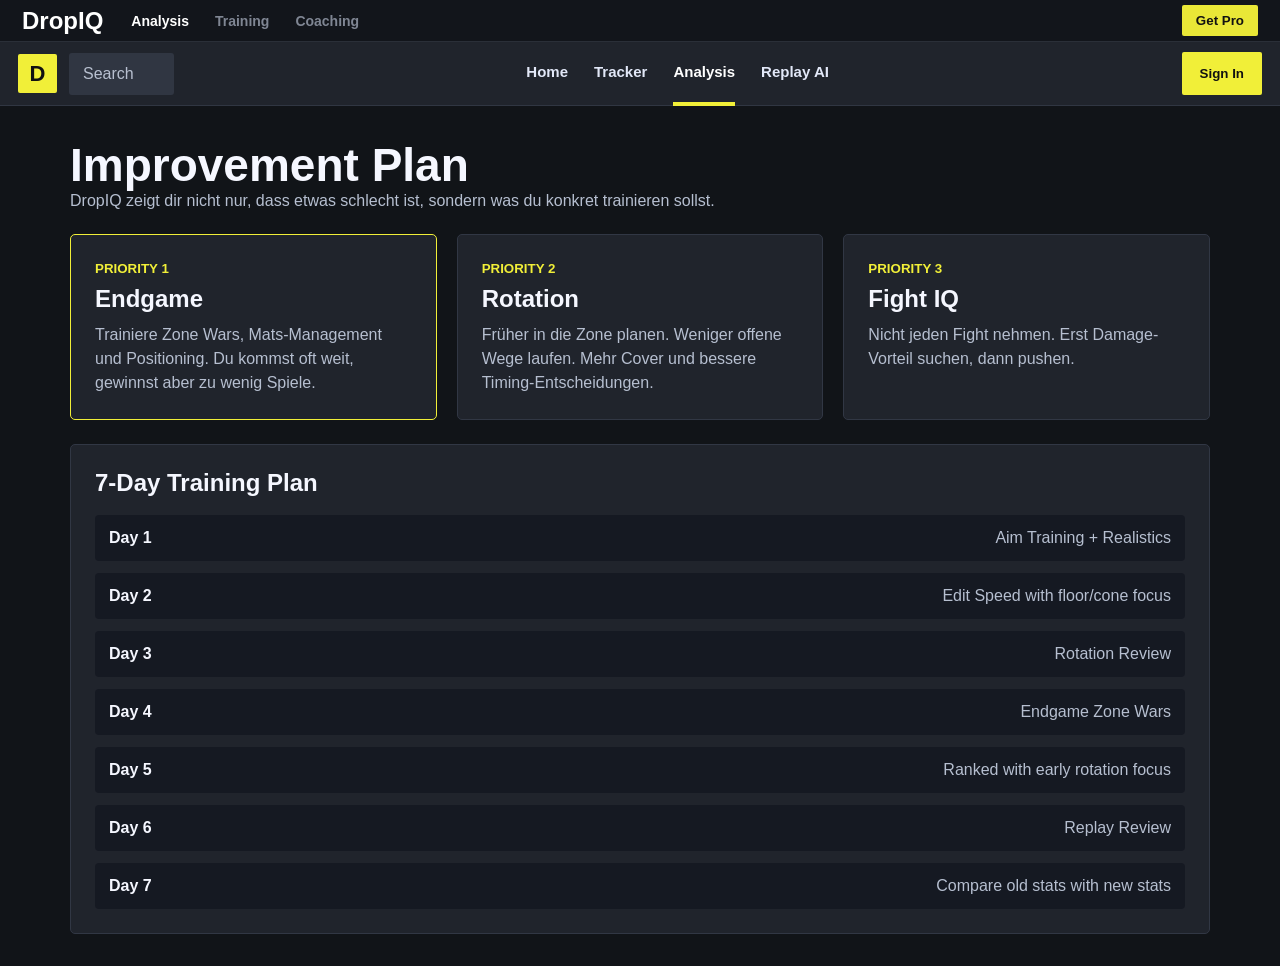
==== analysis.html @ 52e9e458 "new" ====
<!DOCTYPE html>
<html lang="de">
<head>
  <meta charset="UTF-8" />
  <meta name="viewport" content="width=device-width, initial-scale=1.0" />
  <title>DropIQ | Analysis</title>
  <link rel="stylesheet" href="style.css" />
</head>
<body>
  <div class="app">
    <div class="gamebar">
      <div class="game-logo">DropIQ</div>
      <div class="game-tabs"><span class="active">Analysis</span><span>Training</span><span>Coaching</span></div>
      <button class="premium-btn">Get Pro</button>
    </div>
    <header class="navbar">
      <div class="left-nav"><div class="fn-box">D</div><div class="mini-search">Search</div></div>
      <nav>
        <a href="index.html">Home</a>
        <a href="dashboard.html">Tracker</a>
        <a class="active" href="analysis.html">Analysis</a>
        <a href="replay.html">Replay AI</a>
      </nav>
      <button class="login-btn">Sign In</button>
    </header>

    <main class="page-wrap">
      <section class="title-block">
        <h1>Improvement Plan</h1>
        <p>DropIQ zeigt dir nicht nur, dass etwas schlecht ist, sondern was du konkret trainieren sollst.</p>
      </section>

      <section class="training-grid">
        <div class="train-card priority">
          <small>PRIORITY 1</small>
          <h2>Endgame</h2>
          <p>Trainiere Zone Wars, Mats-Management und Positioning. Du kommst oft weit, gewinnst aber zu wenig Spiele.</p>
        </div>
        <div class="train-card">
          <small>PRIORITY 2</small>
          <h2>Rotation</h2>
          <p>Früher in die Zone planen. Weniger offene Wege laufen. Mehr Cover und bessere Timing-Entscheidungen.</p>
        </div>
        <div class="train-card">
          <small>PRIORITY 3</small>
          <h2>Fight IQ</h2>
          <p>Nicht jeden Fight nehmen. Erst Damage-Vorteil suchen, dann pushen.</p>
        </div>
      </section>

      <section class="panel">
        <h2>7-Day Training Plan</h2>
        <div class="plan">
          <div><b>Day 1</b><span>Aim Training + Realistics</span></div>
          <div><b>Day 2</b><span>Edit Speed with floor/cone focus</span></div>
          <div><b>Day 3</b><span>Rotation Review</span></div>
          <div><b>Day 4</b><span>Endgame Zone Wars</span></div>
          <div><b>Day 5</b><span>Ranked with early rotation focus</span></div>
          <div><b>Day 6</b><span>Replay Review</span></div>
          <div><b>Day 7</b><span>Compare old stats with new stats</span></div>
        </div>
      </section>
    </main>
  </div>
</body>
</html>
---- style.css ----
*{margin:0;padding:0;box-sizing:border-box}
body{font-family:Arial,Helvetica,sans-serif;background:#111418;color:#f5f7ff}
.app{min-height:100vh;background:#111418}
.gamebar{height:42px;background:#12151b;border-bottom:1px solid #2a2f38;display:flex;align-items:center;gap:28px;padding:0 22px;color:#aeb6c7}
.game-logo{font-size:24px;font-weight:900;color:white}
.game-tabs{display:flex;gap:26px;flex:1;font-size:14px;font-weight:700}
.game-tabs span{opacity:.7}.game-tabs .active{opacity:1;color:white}
.premium-btn{background:#e9e737;border:0;padding:8px 14px;font-weight:900;border-radius:2px;color:#111}
.navbar{height:64px;background:#20242c;display:flex;align-items:center;justify-content:space-between;padding:0 18px;border-bottom:1px solid #303642}
.left-nav{display:flex;align-items:center;gap:12px}.fn-box{width:39px;height:39px;background:#f1ef38;color:#111;display:grid;place-items:center;font-weight:900;font-size:22px;border-radius:2px}.mini-search{background:#303642;color:#b8c0d0;padding:12px 40px 12px 14px;border-radius:3px}
nav{display:flex;gap:26px}nav a{color:#e2e8f8;text-decoration:none;font-size:15px;font-weight:800;padding:22px 0}nav a.active{color:white;border-bottom:4px solid #f1ef38}.login-btn{background:#f1ef38;color:#111;border:0;padding:14px 18px;font-weight:900;border-radius:2px}
.hero{height:370px;position:relative;display:flex;align-items:center;justify-content:center;text-align:center;overflow:hidden;background:linear-gradient(rgba(54,21,114,.35),rgba(28,30,38,.4)),radial-gradient(circle at 18% 45%,rgba(95,114,255,.75),transparent 28%),radial-gradient(circle at 82% 35%,rgba(145,47,255,.7),transparent 31%),#191d27}
.hero::before{content:"";position:absolute;inset:0;background:linear-gradient(120deg,transparent 0 14%,rgba(255,255,255,.05) 14% 15%,transparent 15% 100%),repeating-linear-gradient(90deg,rgba(255,255,255,.025) 0 1px,transparent 1px 90px)}
.hero-inner{position:relative;width:min(800px,92%)}.hero h1{font-size:34px;text-shadow:0 3px 22px #000;margin-bottom:18px}.main-search{background:white;border-radius:4px;display:flex;padding:8px;margin-bottom:18px}.main-search input{flex:1;border:0;padding:17px;font-size:16px;outline:0}.main-search button{border:0;background:white;color:#777;font-size:24px;width:60px;cursor:pointer}.hero p{color:#dbe2ff;margin-bottom:14px}.epic-btn{background:#242733;color:white;border:0;padding:13px 26px;border-radius:5px;font-weight:900}.tracking-line{margin-top:22px;font-size:18px;font-weight:700;color:white}
.ranking-cards{max-width:1180px;margin:-45px auto 50px;display:grid;grid-template-columns:repeat(3,1fr);gap:22px;position:relative;z-index:2;padding:0 20px}.rank-card{background:white;color:#111;border-radius:4px;overflow:hidden;box-shadow:0 16px 28px rgba(0,0,0,.4)}.rank-head{height:42px;display:flex;justify-content:space-between;align-items:center;padding:0 16px;font-size:13px;color:white}.yellow .rank-head{background:#ece936;color:#111}.blue .rank-head{background:#20c8ff}.purple .rank-head{background:#7d36c7}.rank-body{position:relative;display:flex;align-items:center;gap:14px;padding:18px}.rank-body p{color:#6c7280;font-weight:800}.rank-body em{position:absolute;right:18px;font-size:50px;color:#eee;font-style:normal;font-weight:900}.avatar{width:44px;height:44px;border-radius:50%;background:#f1ef38;display:grid;place-items:center;font-weight:900}.bluea{background:#20c8ff}.purplea{background:#7d36c7;color:white}
.content-grid{max-width:1180px;margin:0 auto 60px;padding:0 20px;display:grid;grid-template-columns:1.2fr .8fr;gap:28px}.content-grid h2{font-size:22px;margin-bottom:18px}.news-card{background:#20242c;border:1px solid #313744;border-radius:5px;display:grid;grid-template-columns:260px 1fr;margin-bottom:20px;overflow:hidden}.news-img{min-height:140px}.gradient-one{background:linear-gradient(135deg,#20c8ff,#7d36c7)}.gradient-two{background:linear-gradient(135deg,#f1ef38,#7d36c7)}.news-card div:nth-child(2){padding:24px}.news-card h3{font-size:24px;margin-bottom:8px}.news-card p{color:#b6bfd0;margin-bottom:16px}.news-card a{background:#313744;color:white;padding:10px 16px;border-radius:4px;text-decoration:none;font-weight:900}
.snapshot{background:#20242c;border:1px solid #313744;border-radius:5px;padding:22px}.snapshot-top{display:flex;gap:16px;align-items:center;margin-bottom:18px}.big-avatar{width:70px;height:70px;background:#f1ef38;color:#111;display:grid;place-items:center;font-size:38px;font-weight:900;border-radius:5px}.snapshot p{color:#b6bfd0}.mini-stats{display:grid;grid-template-columns:repeat(2,1fr);gap:12px;margin:18px 0}.mini-stats div{background:#151922;padding:14px;border-radius:4px}.mini-stats span{display:block;color:#98a4b8;font-size:13px}.mini-stats b{font-size:24px}.full-btn{display:block;text-align:center;background:#f1ef38;color:#111;text-decoration:none;font-weight:900;padding:13px;border-radius:3px}
.page-wrap{max-width:1180px;margin:0 auto;padding:32px 20px}.profile-banner{background:linear-gradient(135deg,#20242c,#181b22);border:1px solid #313744;border-radius:6px;padding:26px;display:flex;justify-content:space-between;align-items:center;margin-bottom:22px}.profile-left{display:flex;gap:18px;align-items:center}.profile-avatar{width:86px;height:86px;background:#f1ef38;color:#111;display:grid;place-items:center;font-size:46px;font-weight:900;border-radius:5px}.profile-left small{color:#f1ef38;font-weight:900}.profile-left h1{font-size:44px}.profile-left p{color:#b6bfd0}.profile-score{background:#151922;padding:18px 34px;text-align:center;border-radius:5px}.profile-score span{display:block;color:#98a4b8}.profile-score strong{font-size:50px}
.stat-row{display:grid;grid-template-columns:repeat(6,1fr);gap:14px;margin-bottom:22px}.stat-box{background:#20242c;border:1px solid #313744;border-radius:5px;padding:18px}.stat-box span{display:block;color:#98a4b8}.stat-box b{font-size:31px;display:block;margin:8px 0}.stat-box small{color:#5ff2a3;font-weight:800}.dash-grid{display:grid;grid-template-columns:1.2fr .8fr;gap:22px}.panel{background:#20242c;border:1px solid #313744;border-radius:5px;padding:24px}.panel h2{margin-bottom:18px}.skill{margin-bottom:18px}.skill span{color:#dce4f8}.skill b{float:right}.skill div{height:12px;background:#151922;border-radius:99px;margin-top:8px;overflow:hidden}.skill i{display:block;height:100%;background:linear-gradient(90deg,#20c8ff,#7d36c7)}.alert{padding:14px;border-radius:4px;margin-bottom:12px;font-weight:900}.bad{background:rgba(255,76,76,.13);border:1px solid rgba(255,76,76,.35)}.warn{background:rgba(241,239,56,.13);border:1px solid rgba(241,239,56,.35)}.good{background:rgba(75,255,166,.12);border:1px solid rgba(75,255,166,.35)}
.title-block{margin-bottom:24px}.title-block h1{font-size:46px}.title-block p{color:#b6bfd0}.training-grid{display:grid;grid-template-columns:repeat(3,1fr);gap:20px;margin-bottom:24px}.train-card{background:#20242c;border:1px solid #313744;border-radius:5px;padding:24px}.train-card small{color:#f1ef38;font-weight:900}.train-card h2{margin:8px 0 10px}.train-card p{color:#b6bfd0;line-height:1.5}.priority{border-color:#f1ef38}.plan{display:grid;gap:12px}.plan div{background:#151922;padding:14px;border-radius:4px;display:flex;justify-content:space-between}.plan span{color:#b6bfd0}.replay-section{text-align:center;background:radial-gradient(circle at 50% 0,rgba(125,54,199,.35),transparent 42%),#20242c;border:1px solid #313744;border-radius:5px;padding:60px 24px;margin-bottom:24px}.replay-section h1{font-size:48px;margin-bottom:12px}.replay-section p{color:#b6bfd0;max-width:720px;margin:0 auto 24px}.upload-area{border:2px dashed #4a5364;border-radius:6px;max-width:520px;margin:0 auto;padding:34px}.upload-area b{display:block;font-size:24px}.upload-area span{color:#98a4b8}
@media(max-width:950px){.gamebar,.navbar{height:auto;flex-direction:column;padding:14px;gap:14px}nav,.game-tabs{flex-wrap:wrap;justify-content:center}.ranking-cards,.content-grid,.stat-row,.dash-grid,.training-grid{grid-template-columns:1fr}.news-card{grid-template-columns:1fr}.profile-banner{flex-direction:column;align-items:flex-start;gap:18px}.main-search{flex-direction:column}.main-search button{width:100%;padding:12px}.mini-search{display:none}}
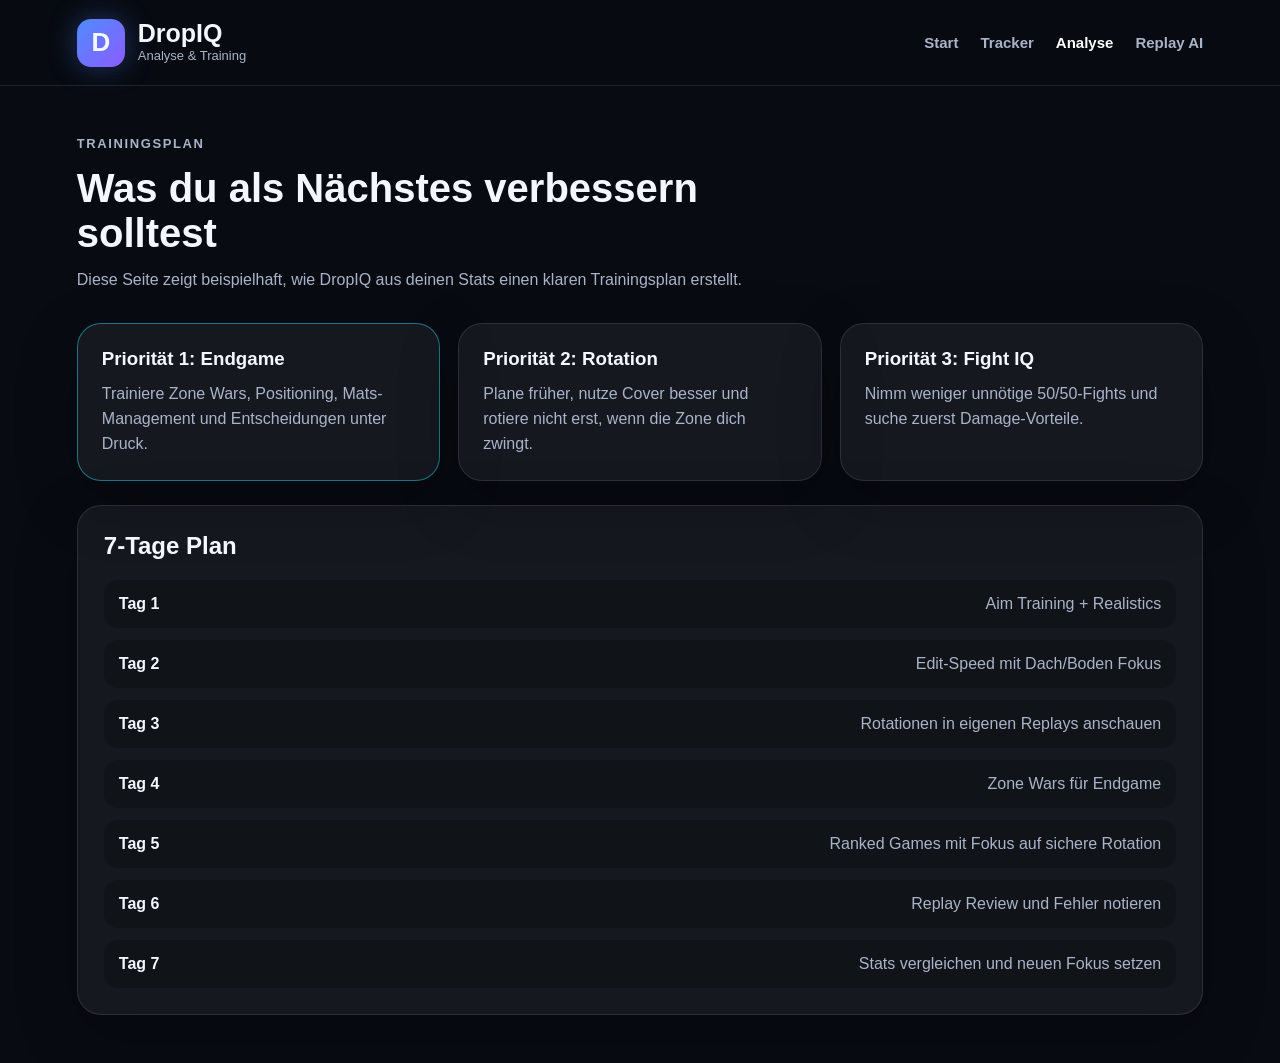
==== commit 92ae4652: "n" ====
--- a/analysis.html
+++ b/analysis.html
@@ -3,64 +3,68 @@
 <head>
   <meta charset="UTF-8" />
   <meta name="viewport" content="width=device-width, initial-scale=1.0" />
-  <title>DropIQ | Analysis</title>
+  <title>DropIQ | Analyse</title>
   <link rel="stylesheet" href="style.css" />
 </head>
 <body>
-  <div class="app">
-    <div class="gamebar">
-      <div class="game-logo">DropIQ</div>
-      <div class="game-tabs"><span class="active">Analysis</span><span>Training</span><span>Coaching</span></div>
-      <button class="premium-btn">Get Pro</button>
+
+  <header class="site-header">
+    <div class="logo">
+      <div class="logo-icon">D</div>
+      <div>
+        <h1>DropIQ</h1>
+        <span>Analyse & Training</span>
+      </div>
     </div>
-    <header class="navbar">
-      <div class="left-nav"><div class="fn-box">D</div><div class="mini-search">Search</div></div>
-      <nav>
-        <a href="index.html">Home</a>
-        <a href="dashboard.html">Tracker</a>
-        <a class="active" href="analysis.html">Analysis</a>
-        <a href="replay.html">Replay AI</a>
-      </nav>
-      <button class="login-btn">Sign In</button>
-    </header>
 
-    <main class="page-wrap">
-      <section class="title-block">
-        <h1>Improvement Plan</h1>
-        <p>DropIQ zeigt dir nicht nur, dass etwas schlecht ist, sondern was du konkret trainieren sollst.</p>
-      </section>
+    <nav>
+      <a href="index.html">Start</a>
+      <a href="dashboard.html">Tracker</a>
+      <a href="analysis.html" class="active">Analyse</a>
+      <a href="replay.html">Replay AI</a>
+    </nav>
+  </header>
 
-      <section class="training-grid">
-        <div class="train-card priority">
-          <small>PRIORITY 1</small>
-          <h2>Endgame</h2>
-          <p>Trainiere Zone Wars, Mats-Management und Positioning. Du kommst oft weit, gewinnst aber zu wenig Spiele.</p>
-        </div>
-        <div class="train-card">
-          <small>PRIORITY 2</small>
-          <h2>Rotation</h2>
-          <p>Früher in die Zone planen. Weniger offene Wege laufen. Mehr Cover und bessere Timing-Entscheidungen.</p>
-        </div>
-        <div class="train-card">
-          <small>PRIORITY 3</small>
-          <h2>Fight IQ</h2>
-          <p>Nicht jeden Fight nehmen. Erst Damage-Vorteil suchen, dann pushen.</p>
-        </div>
-      </section>
+  <main class="page">
 
-      <section class="panel">
-        <h2>7-Day Training Plan</h2>
-        <div class="plan">
-          <div><b>Day 1</b><span>Aim Training + Realistics</span></div>
-          <div><b>Day 2</b><span>Edit Speed with floor/cone focus</span></div>
-          <div><b>Day 3</b><span>Rotation Review</span></div>
-          <div><b>Day 4</b><span>Endgame Zone Wars</span></div>
-          <div><b>Day 5</b><span>Ranked with early rotation focus</span></div>
-          <div><b>Day 6</b><span>Replay Review</span></div>
-          <div><b>Day 7</b><span>Compare old stats with new stats</span></div>
-        </div>
-      </section>
-    </main>
-  </div>
+    <section class="section-title left">
+      <p class="eyebrow">TRAININGSPLAN</p>
+      <h2>Was du als Nächstes verbessern solltest</h2>
+      <p>Diese Seite zeigt beispielhaft, wie DropIQ aus deinen Stats einen klaren Trainingsplan erstellt.</p>
+    </section>
+
+    <section class="cards">
+      <article class="card priority">
+        <h3>Priorität 1: Endgame</h3>
+        <p>Trainiere Zone Wars, Positioning, Mats-Management und Entscheidungen unter Druck.</p>
+      </article>
+
+      <article class="card">
+        <h3>Priorität 2: Rotation</h3>
+        <p>Plane früher, nutze Cover besser und rotiere nicht erst, wenn die Zone dich zwingt.</p>
+      </article>
+
+      <article class="card">
+        <h3>Priorität 3: Fight IQ</h3>
+        <p>Nimm weniger unnötige 50/50-Fights und suche zuerst Damage-Vorteile.</p>
+      </article>
+    </section>
+
+    <section class="panel training-panel">
+      <h3>7-Tage Plan</h3>
+
+      <div class="training-list">
+        <div><b>Tag 1</b><span>Aim Training + Realistics</span></div>
+        <div><b>Tag 2</b><span>Edit-Speed mit Dach/Boden Fokus</span></div>
+        <div><b>Tag 3</b><span>Rotationen in eigenen Replays anschauen</span></div>
+        <div><b>Tag 4</b><span>Zone Wars für Endgame</span></div>
+        <div><b>Tag 5</b><span>Ranked Games mit Fokus auf sichere Rotation</span></div>
+        <div><b>Tag 6</b><span>Replay Review und Fehler notieren</span></div>
+        <div><b>Tag 7</b><span>Stats vergleichen und neuen Fokus setzen</span></div>
+      </div>
+    </section>
+
+  </main>
+
 </body>
 </html>
--- a/style.css
+++ b/style.css
@@ -1,21 +1,564 @@
-*{margin:0;padding:0;box-sizing:border-box}
-body{font-family:Arial,Helvetica,sans-serif;background:#111418;color:#f5f7ff}
-.app{min-height:100vh;background:#111418}
-.gamebar{height:42px;background:#12151b;border-bottom:1px solid #2a2f38;display:flex;align-items:center;gap:28px;padding:0 22px;color:#aeb6c7}
-.game-logo{font-size:24px;font-weight:900;color:white}
-.game-tabs{display:flex;gap:26px;flex:1;font-size:14px;font-weight:700}
-.game-tabs span{opacity:.7}.game-tabs .active{opacity:1;color:white}
-.premium-btn{background:#e9e737;border:0;padding:8px 14px;font-weight:900;border-radius:2px;color:#111}
-.navbar{height:64px;background:#20242c;display:flex;align-items:center;justify-content:space-between;padding:0 18px;border-bottom:1px solid #303642}
-.left-nav{display:flex;align-items:center;gap:12px}.fn-box{width:39px;height:39px;background:#f1ef38;color:#111;display:grid;place-items:center;font-weight:900;font-size:22px;border-radius:2px}.mini-search{background:#303642;color:#b8c0d0;padding:12px 40px 12px 14px;border-radius:3px}
-nav{display:flex;gap:26px}nav a{color:#e2e8f8;text-decoration:none;font-size:15px;font-weight:800;padding:22px 0}nav a.active{color:white;border-bottom:4px solid #f1ef38}.login-btn{background:#f1ef38;color:#111;border:0;padding:14px 18px;font-weight:900;border-radius:2px}
-.hero{height:370px;position:relative;display:flex;align-items:center;justify-content:center;text-align:center;overflow:hidden;background:linear-gradient(rgba(54,21,114,.35),rgba(28,30,38,.4)),radial-gradient(circle at 18% 45%,rgba(95,114,255,.75),transparent 28%),radial-gradient(circle at 82% 35%,rgba(145,47,255,.7),transparent 31%),#191d27}
-.hero::before{content:"";position:absolute;inset:0;background:linear-gradient(120deg,transparent 0 14%,rgba(255,255,255,.05) 14% 15%,transparent 15% 100%),repeating-linear-gradient(90deg,rgba(255,255,255,.025) 0 1px,transparent 1px 90px)}
-.hero-inner{position:relative;width:min(800px,92%)}.hero h1{font-size:34px;text-shadow:0 3px 22px #000;margin-bottom:18px}.main-search{background:white;border-radius:4px;display:flex;padding:8px;margin-bottom:18px}.main-search input{flex:1;border:0;padding:17px;font-size:16px;outline:0}.main-search button{border:0;background:white;color:#777;font-size:24px;width:60px;cursor:pointer}.hero p{color:#dbe2ff;margin-bottom:14px}.epic-btn{background:#242733;color:white;border:0;padding:13px 26px;border-radius:5px;font-weight:900}.tracking-line{margin-top:22px;font-size:18px;font-weight:700;color:white}
-.ranking-cards{max-width:1180px;margin:-45px auto 50px;display:grid;grid-template-columns:repeat(3,1fr);gap:22px;position:relative;z-index:2;padding:0 20px}.rank-card{background:white;color:#111;border-radius:4px;overflow:hidden;box-shadow:0 16px 28px rgba(0,0,0,.4)}.rank-head{height:42px;display:flex;justify-content:space-between;align-items:center;padding:0 16px;font-size:13px;color:white}.yellow .rank-head{background:#ece936;color:#111}.blue .rank-head{background:#20c8ff}.purple .rank-head{background:#7d36c7}.rank-body{position:relative;display:flex;align-items:center;gap:14px;padding:18px}.rank-body p{color:#6c7280;font-weight:800}.rank-body em{position:absolute;right:18px;font-size:50px;color:#eee;font-style:normal;font-weight:900}.avatar{width:44px;height:44px;border-radius:50%;background:#f1ef38;display:grid;place-items:center;font-weight:900}.bluea{background:#20c8ff}.purplea{background:#7d36c7;color:white}
-.content-grid{max-width:1180px;margin:0 auto 60px;padding:0 20px;display:grid;grid-template-columns:1.2fr .8fr;gap:28px}.content-grid h2{font-size:22px;margin-bottom:18px}.news-card{background:#20242c;border:1px solid #313744;border-radius:5px;display:grid;grid-template-columns:260px 1fr;margin-bottom:20px;overflow:hidden}.news-img{min-height:140px}.gradient-one{background:linear-gradient(135deg,#20c8ff,#7d36c7)}.gradient-two{background:linear-gradient(135deg,#f1ef38,#7d36c7)}.news-card div:nth-child(2){padding:24px}.news-card h3{font-size:24px;margin-bottom:8px}.news-card p{color:#b6bfd0;margin-bottom:16px}.news-card a{background:#313744;color:white;padding:10px 16px;border-radius:4px;text-decoration:none;font-weight:900}
-.snapshot{background:#20242c;border:1px solid #313744;border-radius:5px;padding:22px}.snapshot-top{display:flex;gap:16px;align-items:center;margin-bottom:18px}.big-avatar{width:70px;height:70px;background:#f1ef38;color:#111;display:grid;place-items:center;font-size:38px;font-weight:900;border-radius:5px}.snapshot p{color:#b6bfd0}.mini-stats{display:grid;grid-template-columns:repeat(2,1fr);gap:12px;margin:18px 0}.mini-stats div{background:#151922;padding:14px;border-radius:4px}.mini-stats span{display:block;color:#98a4b8;font-size:13px}.mini-stats b{font-size:24px}.full-btn{display:block;text-align:center;background:#f1ef38;color:#111;text-decoration:none;font-weight:900;padding:13px;border-radius:3px}
-.page-wrap{max-width:1180px;margin:0 auto;padding:32px 20px}.profile-banner{background:linear-gradient(135deg,#20242c,#181b22);border:1px solid #313744;border-radius:6px;padding:26px;display:flex;justify-content:space-between;align-items:center;margin-bottom:22px}.profile-left{display:flex;gap:18px;align-items:center}.profile-avatar{width:86px;height:86px;background:#f1ef38;color:#111;display:grid;place-items:center;font-size:46px;font-weight:900;border-radius:5px}.profile-left small{color:#f1ef38;font-weight:900}.profile-left h1{font-size:44px}.profile-left p{color:#b6bfd0}.profile-score{background:#151922;padding:18px 34px;text-align:center;border-radius:5px}.profile-score span{display:block;color:#98a4b8}.profile-score strong{font-size:50px}
-.stat-row{display:grid;grid-template-columns:repeat(6,1fr);gap:14px;margin-bottom:22px}.stat-box{background:#20242c;border:1px solid #313744;border-radius:5px;padding:18px}.stat-box span{display:block;color:#98a4b8}.stat-box b{font-size:31px;display:block;margin:8px 0}.stat-box small{color:#5ff2a3;font-weight:800}.dash-grid{display:grid;grid-template-columns:1.2fr .8fr;gap:22px}.panel{background:#20242c;border:1px solid #313744;border-radius:5px;padding:24px}.panel h2{margin-bottom:18px}.skill{margin-bottom:18px}.skill span{color:#dce4f8}.skill b{float:right}.skill div{height:12px;background:#151922;border-radius:99px;margin-top:8px;overflow:hidden}.skill i{display:block;height:100%;background:linear-gradient(90deg,#20c8ff,#7d36c7)}.alert{padding:14px;border-radius:4px;margin-bottom:12px;font-weight:900}.bad{background:rgba(255,76,76,.13);border:1px solid rgba(255,76,76,.35)}.warn{background:rgba(241,239,56,.13);border:1px solid rgba(241,239,56,.35)}.good{background:rgba(75,255,166,.12);border:1px solid rgba(75,255,166,.35)}
-.title-block{margin-bottom:24px}.title-block h1{font-size:46px}.title-block p{color:#b6bfd0}.training-grid{display:grid;grid-template-columns:repeat(3,1fr);gap:20px;margin-bottom:24px}.train-card{background:#20242c;border:1px solid #313744;border-radius:5px;padding:24px}.train-card small{color:#f1ef38;font-weight:900}.train-card h2{margin:8px 0 10px}.train-card p{color:#b6bfd0;line-height:1.5}.priority{border-color:#f1ef38}.plan{display:grid;gap:12px}.plan div{background:#151922;padding:14px;border-radius:4px;display:flex;justify-content:space-between}.plan span{color:#b6bfd0}.replay-section{text-align:center;background:radial-gradient(circle at 50% 0,rgba(125,54,199,.35),transparent 42%),#20242c;border:1px solid #313744;border-radius:5px;padding:60px 24px;margin-bottom:24px}.replay-section h1{font-size:48px;margin-bottom:12px}.replay-section p{color:#b6bfd0;max-width:720px;margin:0 auto 24px}.upload-area{border:2px dashed #4a5364;border-radius:6px;max-width:520px;margin:0 auto;padding:34px}.upload-area b{display:block;font-size:24px}.upload-area span{color:#98a4b8}
-@media(max-width:950px){.gamebar,.navbar{height:auto;flex-direction:column;padding:14px;gap:14px}nav,.game-tabs{flex-wrap:wrap;justify-content:center}.ranking-cards,.content-grid,.stat-row,.dash-grid,.training-grid{grid-template-columns:1fr}.news-card{grid-template-columns:1fr}.profile-banner{flex-direction:column;align-items:flex-start;gap:18px}.main-search{flex-direction:column}.main-search button{width:100%;padding:12px}.mini-search{display:none}}
+* {
+  margin: 0;
+  padding: 0;
+  box-sizing: border-box;
+}
+
+:root {
+  --bg: #080b12;
+  --panel: #111827;
+  --panel2: #151d2e;
+  --line: rgba(255,255,255,.1);
+  --text: #f5f7ff;
+  --muted: #aab4c8;
+  --blue: #4f8cff;
+  --purple: #8b5cff;
+  --cyan: #22d3ee;
+  --green: #47e6a1;
+  --yellow: #f4d84a;
+  --red: #ff5d6c;
+}
+
+body {
+  font-family: Arial, Helvetica, sans-serif;
+  background: var(--bg);
+  color: var(--text);
+}
+
+.site-header {
+  min-height: 86px;
+  padding: 18px 6%;
+  background: rgba(8, 11, 18, .9);
+  border-bottom: 1px solid var(--line);
+  display: flex;
+  align-items: center;
+  justify-content: space-between;
+  gap: 28px;
+  position: sticky;
+  top: 0;
+  z-index: 10;
+  backdrop-filter: blur(10px);
+}
+
+.logo {
+  display: flex;
+  align-items: center;
+  gap: 13px;
+}
+
+.logo-icon {
+  width: 48px;
+  height: 48px;
+  background: linear-gradient(135deg, var(--blue), var(--purple));
+  border-radius: 14px;
+  display: grid;
+  place-items: center;
+  font-size: 26px;
+  font-weight: 900;
+  box-shadow: 0 0 28px rgba(79,140,255,.35);
+}
+
+.logo h1 {
+  font-size: 25px;
+  line-height: 1;
+}
+
+.logo span {
+  color: var(--muted);
+  font-size: 13px;
+}
+
+nav {
+  display: flex;
+  gap: 22px;
+  flex-wrap: wrap;
+}
+
+nav a {
+  color: var(--muted);
+  text-decoration: none;
+  font-weight: 700;
+  font-size: 15px;
+}
+
+nav a.active,
+nav a:hover {
+  color: white;
+}
+
+.hero {
+  padding: 80px 6%;
+  min-height: 560px;
+  background:
+    radial-gradient(circle at 20% 20%, rgba(79,140,255,.32), transparent 32%),
+    radial-gradient(circle at 82% 18%, rgba(139,92,255,.28), transparent 35%),
+    linear-gradient(135deg, rgba(13,18,30,.92), rgba(8,11,18,.98));
+  display: grid;
+  grid-template-columns: 1.15fr .85fr;
+  align-items: center;
+  gap: 40px;
+}
+
+.eyebrow {
+  color: var(--cyan);
+  font-size: 13px;
+  font-weight: 900;
+  letter-spacing: 1.6px;
+  margin-bottom: 12px;
+  text-transform: uppercase;
+}
+
+.hero h2 {
+  font-size: clamp(38px, 5vw, 72px);
+  line-height: .98;
+  max-width: 760px;
+  margin-bottom: 20px;
+}
+
+.hero-text {
+  color: var(--muted);
+  font-size: 18px;
+  line-height: 1.6;
+  max-width: 640px;
+  margin-bottom: 24px;
+}
+
+.search-panel {
+  background: rgba(255,255,255,.06);
+  border: 1px solid var(--line);
+  padding: 20px;
+  border-radius: 22px;
+  max-width: 680px;
+}
+
+.search-panel label {
+  font-weight: 800;
+  margin-bottom: 10px;
+  display: block;
+}
+
+.search-row {
+  display: flex;
+  gap: 10px;
+  margin-bottom: 10px;
+}
+
+.search-row input {
+  flex: 1;
+  padding: 16px;
+  border-radius: 14px;
+  border: 1px solid rgba(255,255,255,.16);
+  background: #090d16;
+  color: white;
+  outline: none;
+  font-size: 16px;
+}
+
+.search-row button,
+.feature-text a {
+  border: 0;
+  background: linear-gradient(135deg, var(--blue), var(--purple));
+  color: white;
+  padding: 16px 20px;
+  border-radius: 14px;
+  font-weight: 900;
+  cursor: pointer;
+  text-decoration: none;
+  display: inline-block;
+}
+
+.search-panel small {
+  color: var(--muted);
+}
+
+.hero-card,
+.card,
+.panel,
+.stat-card,
+.profile-header,
+.feature-section,
+.replay-hero {
+  background: rgba(255,255,255,.055);
+  border: 1px solid var(--line);
+  border-radius: 24px;
+  box-shadow: 0 20px 60px rgba(0,0,0,.25);
+}
+
+.hero-card {
+  padding: 26px;
+}
+
+.hero-card h3 {
+  margin-bottom: 22px;
+  font-size: 24px;
+}
+
+.demo-player,
+.profile-left {
+  display: flex;
+  align-items: center;
+  gap: 16px;
+}
+
+.player-avatar {
+  width: 58px;
+  height: 58px;
+  border-radius: 18px;
+  background: linear-gradient(135deg, var(--yellow), var(--blue));
+  color: #080b12;
+  display: grid;
+  place-items: center;
+  font-weight: 900;
+  font-size: 28px;
+}
+
+.player-avatar.large {
+  width: 82px;
+  height: 82px;
+  font-size: 42px;
+}
+
+.demo-player span,
+.profile-left p,
+.section-title p,
+.card p,
+.feature-text p,
+.replay-hero p {
+  display: block;
+  color: var(--muted);
+  line-height: 1.55;
+}
+
+.demo-stats {
+  display: grid;
+  grid-template-columns: repeat(2, 1fr);
+  gap: 14px;
+  margin-top: 24px;
+}
+
+.demo-stats div,
+.stat-card {
+  background: rgba(0,0,0,.22);
+  border: 1px solid rgba(255,255,255,.08);
+  padding: 18px;
+  border-radius: 18px;
+}
+
+.demo-stats span,
+.stat-card span,
+.iq-score span {
+  display: block;
+  color: var(--muted);
+  font-size: 13px;
+  margin-bottom: 8px;
+}
+
+.demo-stats b,
+.stat-card b {
+  font-size: 29px;
+}
+
+.info-strip {
+  width: min(1180px, 88%);
+  margin: -45px auto 60px;
+  display: grid;
+  grid-template-columns: repeat(3, 1fr);
+  gap: 18px;
+  position: relative;
+  z-index: 2;
+}
+
+.info-strip div {
+  background: #101827;
+  border: 1px solid var(--line);
+  border-radius: 20px;
+  padding: 24px;
+}
+
+.info-strip b {
+  color: var(--cyan);
+}
+
+.info-strip h3 {
+  margin: 8px 0;
+}
+
+.info-strip p {
+  color: var(--muted);
+  line-height: 1.5;
+}
+
+.section,
+.page {
+  width: min(1180px, 88%);
+  margin: 0 auto;
+  padding: 48px 0;
+}
+
+.section-title {
+  max-width: 760px;
+  margin-bottom: 30px;
+  text-align: center;
+  margin-left: auto;
+  margin-right: auto;
+}
+
+.section-title.left {
+  text-align: left;
+  margin-left: 0;
+}
+
+.section-title h2 {
+  font-size: 40px;
+  margin-bottom: 12px;
+}
+
+.cards {
+  display: grid;
+  grid-template-columns: repeat(3, 1fr);
+  gap: 18px;
+}
+
+.card {
+  padding: 24px;
+}
+
+.card h3 {
+  margin-bottom: 12px;
+}
+
+.card.priority {
+  border-color: rgba(34,211,238,.5);
+}
+
+.feature-section {
+  width: min(1180px, 88%);
+  margin: 35px auto 70px;
+  padding: 32px;
+  display: grid;
+  grid-template-columns: 1fr .8fr;
+  gap: 28px;
+  align-items: center;
+}
+
+.feature-text h2 {
+  font-size: 42px;
+  margin-bottom: 12px;
+}
+
+.feature-text p {
+  margin-bottom: 18px;
+}
+
+.feature-box {
+  min-height: 230px;
+  background:
+    radial-gradient(circle at 50% 20%, rgba(139,92,255,.35), transparent 42%),
+    #0b101a;
+  border-radius: 20px;
+  display: grid;
+  place-items: center;
+  border: 1px solid var(--line);
+}
+
+.upload-preview,
+.upload-box {
+  border: 2px dashed rgba(255,255,255,.22);
+  border-radius: 20px;
+  padding: 34px;
+  text-align: center;
+  min-width: 280px;
+}
+
+.upload-preview strong,
+.upload-box strong {
+  display: block;
+  font-size: 23px;
+}
+
+.upload-preview span,
+.upload-box span {
+  color: var(--muted);
+}
+
+.profile-header {
+  padding: 28px;
+  display: flex;
+  justify-content: space-between;
+  gap: 18px;
+  align-items: center;
+  margin-bottom: 22px;
+}
+
+.profile-left h2 {
+  font-size: 44px;
+}
+
+.iq-score {
+  text-align: center;
+  background: rgba(0,0,0,.24);
+  padding: 18px 36px;
+  border-radius: 18px;
+}
+
+.iq-score strong {
+  font-size: 52px;
+}
+
+.stats-grid {
+  display: grid;
+  grid-template-columns: repeat(6, 1fr);
+  gap: 14px;
+  margin-bottom: 22px;
+}
+
+.stat-card small {
+  color: var(--green);
+  font-weight: 800;
+}
+
+.dashboard-grid {
+  display: grid;
+  grid-template-columns: 1.1fr .9fr;
+  gap: 22px;
+}
+
+.panel {
+  padding: 26px;
+}
+
+.panel h3 {
+  font-size: 24px;
+  margin-bottom: 20px;
+}
+
+.skill {
+  margin-bottom: 18px;
+}
+
+.skill > div:first-child {
+  display: flex;
+  justify-content: space-between;
+  margin-bottom: 8px;
+}
+
+.bar {
+  height: 12px;
+  border-radius: 999px;
+  background: rgba(255,255,255,.09);
+  overflow: hidden;
+}
+
+.bar i {
+  display: block;
+  height: 100%;
+  border-radius: 999px;
+  background: linear-gradient(90deg, var(--blue), var(--purple));
+}
+
+.notice {
+  padding: 16px;
+  border-radius: 16px;
+  margin-bottom: 14px;
+  background: rgba(0,0,0,.22);
+  border: 1px solid var(--line);
+}
+
+.notice p {
+  color: var(--muted);
+  margin-top: 6px;
+  line-height: 1.45;
+}
+
+.notice.bad {
+  border-color: rgba(255,93,108,.45);
+}
+
+.notice.warning {
+  border-color: rgba(244,216,74,.45);
+}
+
+.notice.good {
+  border-color: rgba(71,230,161,.45);
+}
+
+.training-panel {
+  margin-top: 24px;
+}
+
+.training-list {
+  display: grid;
+  gap: 12px;
+}
+
+.training-list div {
+  display: flex;
+  justify-content: space-between;
+  gap: 14px;
+  background: rgba(0,0,0,.22);
+  border-radius: 14px;
+  padding: 15px;
+}
+
+.training-list span {
+  color: var(--muted);
+}
+
+.replay-hero {
+  text-align: center;
+  padding: 60px 28px;
+  margin-bottom: 24px;
+  background:
+    radial-gradient(circle at 50% 0%, rgba(139,92,255,.35), transparent 42%),
+    rgba(255,255,255,.055);
+}
+
+.replay-hero h2 {
+  font-size: 44px;
+  max-width: 850px;
+  margin: 0 auto 14px;
+}
+
+.upload-box {
+  max-width: 500px;
+  margin: 26px auto 0;
+}
+
+footer {
+  padding: 35px 6%;
+  text-align: center;
+  color: var(--muted);
+  border-top: 1px solid var(--line);
+}
+
+@media (max-width: 980px) {
+  .site-header {
+    flex-direction: column;
+    align-items: flex-start;
+  }
+
+  .hero,
+  .feature-section,
+  .dashboard-grid {
+    grid-template-columns: 1fr;
+  }
+
+  .info-strip,
+  .cards,
+  .stats-grid {
+    grid-template-columns: 1fr;
+  }
+
+  .search-row {
+    flex-direction: column;
+  }
+
+  .profile-header {
+    flex-direction: column;
+    align-items: flex-start;
+  }
+
+  .training-list div {
+    flex-direction: column;
+  }
+}
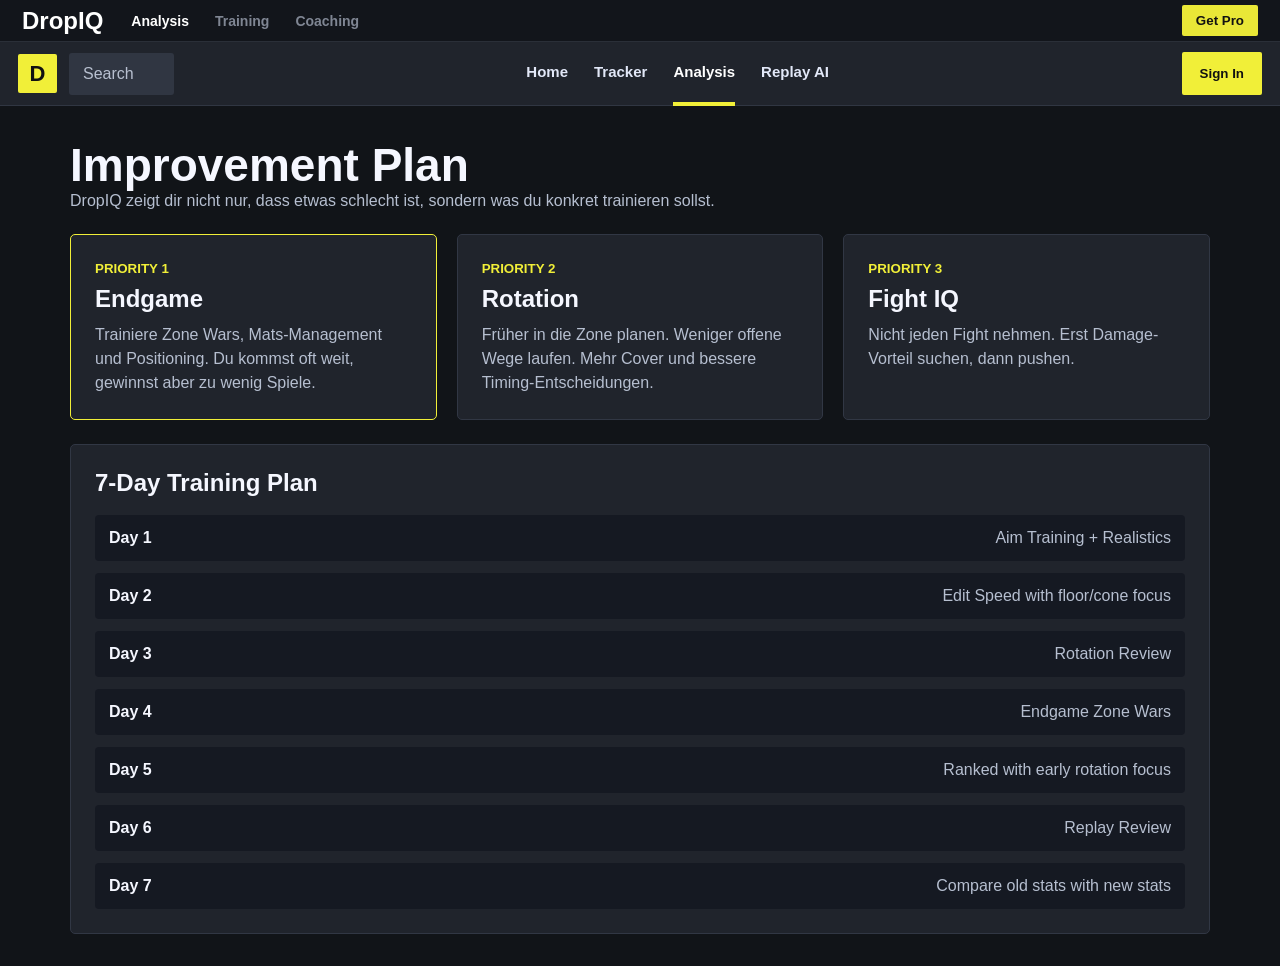
==== commit 3aeb4803: "xsy" ====
--- a/analysis.html
+++ b/analysis.html
@@ -3,68 +3,64 @@
 <head>
   <meta charset="UTF-8" />
   <meta name="viewport" content="width=device-width, initial-scale=1.0" />
-  <title>DropIQ | Analyse</title>
+  <title>DropIQ | Analysis</title>
   <link rel="stylesheet" href="style.css" />
 </head>
 <body>
+  <div class="app">
+    <div class="gamebar">
+      <div class="game-logo">DropIQ</div>
+      <div class="game-tabs"><span class="active">Analysis</span><span>Training</span><span>Coaching</span></div>
+      <button class="premium-btn">Get Pro</button>
+    </div>
+    <header class="navbar">
+      <div class="left-nav"><div class="fn-box">D</div><div class="mini-search">Search</div></div>
+      <nav>
+        <a href="index.html">Home</a>
+        <a href="dashboard.html">Tracker</a>
+        <a class="active" href="analysis.html">Analysis</a>
+        <a href="replay.html">Replay AI</a>
+      </nav>
+      <button class="login-btn">Sign In</button>
+    </header>
 
-  <header class="site-header">
-    <div class="logo">
-      <div class="logo-icon">D</div>
-      <div>
-        <h1>DropIQ</h1>
-        <span>Analyse & Training</span>
-      </div>
-    </div>
+    <main class="page-wrap">
+      <section class="title-block">
+        <h1>Improvement Plan</h1>
+        <p>DropIQ zeigt dir nicht nur, dass etwas schlecht ist, sondern was du konkret trainieren sollst.</p>
+      </section>
 
-    <nav>
-      <a href="index.html">Start</a>
-      <a href="dashboard.html">Tracker</a>
-      <a href="analysis.html" class="active">Analyse</a>
-      <a href="replay.html">Replay AI</a>
-    </nav>
-  </header>
+      <section class="training-grid">
+        <div class="train-card priority">
+          <small>PRIORITY 1</small>
+          <h2>Endgame</h2>
+          <p>Trainiere Zone Wars, Mats-Management und Positioning. Du kommst oft weit, gewinnst aber zu wenig Spiele.</p>
+        </div>
+        <div class="train-card">
+          <small>PRIORITY 2</small>
+          <h2>Rotation</h2>
+          <p>Früher in die Zone planen. Weniger offene Wege laufen. Mehr Cover und bessere Timing-Entscheidungen.</p>
+        </div>
+        <div class="train-card">
+          <small>PRIORITY 3</small>
+          <h2>Fight IQ</h2>
+          <p>Nicht jeden Fight nehmen. Erst Damage-Vorteil suchen, dann pushen.</p>
+        </div>
+      </section>
 
-  <main class="page">
-
-    <section class="section-title left">
-      <p class="eyebrow">TRAININGSPLAN</p>
-      <h2>Was du als Nächstes verbessern solltest</h2>
-      <p>Diese Seite zeigt beispielhaft, wie DropIQ aus deinen Stats einen klaren Trainingsplan erstellt.</p>
-    </section>
-
-    <section class="cards">
-      <article class="card priority">
-        <h3>Priorität 1: Endgame</h3>
-        <p>Trainiere Zone Wars, Positioning, Mats-Management und Entscheidungen unter Druck.</p>
-      </article>
-
-      <article class="card">
-        <h3>Priorität 2: Rotation</h3>
-        <p>Plane früher, nutze Cover besser und rotiere nicht erst, wenn die Zone dich zwingt.</p>
-      </article>
-
-      <article class="card">
-        <h3>Priorität 3: Fight IQ</h3>
-        <p>Nimm weniger unnötige 50/50-Fights und suche zuerst Damage-Vorteile.</p>
-      </article>
-    </section>
-
-    <section class="panel training-panel">
-      <h3>7-Tage Plan</h3>
-
-      <div class="training-list">
-        <div><b>Tag 1</b><span>Aim Training + Realistics</span></div>
-        <div><b>Tag 2</b><span>Edit-Speed mit Dach/Boden Fokus</span></div>
-        <div><b>Tag 3</b><span>Rotationen in eigenen Replays anschauen</span></div>
-        <div><b>Tag 4</b><span>Zone Wars für Endgame</span></div>
-        <div><b>Tag 5</b><span>Ranked Games mit Fokus auf sichere Rotation</span></div>
-        <div><b>Tag 6</b><span>Replay Review und Fehler notieren</span></div>
-        <div><b>Tag 7</b><span>Stats vergleichen und neuen Fokus setzen</span></div>
-      </div>
-    </section>
-
-  </main>
-
+      <section class="panel">
+        <h2>7-Day Training Plan</h2>
+        <div class="plan">
+          <div><b>Day 1</b><span>Aim Training + Realistics</span></div>
+          <div><b>Day 2</b><span>Edit Speed with floor/cone focus</span></div>
+          <div><b>Day 3</b><span>Rotation Review</span></div>
+          <div><b>Day 4</b><span>Endgame Zone Wars</span></div>
+          <div><b>Day 5</b><span>Ranked with early rotation focus</span></div>
+          <div><b>Day 6</b><span>Replay Review</span></div>
+          <div><b>Day 7</b><span>Compare old stats with new stats</span></div>
+        </div>
+      </section>
+    </main>
+  </div>
 </body>
 </html>
--- a/style.css
+++ b/style.css
@@ -1,564 +1,21 @@
-* {
-  margin: 0;
-  padding: 0;
-  box-sizing: border-box;
-}
-
-:root {
-  --bg: #080b12;
-  --panel: #111827;
-  --panel2: #151d2e;
-  --line: rgba(255,255,255,.1);
-  --text: #f5f7ff;
-  --muted: #aab4c8;
-  --blue: #4f8cff;
-  --purple: #8b5cff;
-  --cyan: #22d3ee;
-  --green: #47e6a1;
-  --yellow: #f4d84a;
-  --red: #ff5d6c;
-}
-
-body {
-  font-family: Arial, Helvetica, sans-serif;
-  background: var(--bg);
-  color: var(--text);
-}
-
-.site-header {
-  min-height: 86px;
-  padding: 18px 6%;
-  background: rgba(8, 11, 18, .9);
-  border-bottom: 1px solid var(--line);
-  display: flex;
-  align-items: center;
-  justify-content: space-between;
-  gap: 28px;
-  position: sticky;
-  top: 0;
-  z-index: 10;
-  backdrop-filter: blur(10px);
-}
-
-.logo {
-  display: flex;
-  align-items: center;
-  gap: 13px;
-}
-
-.logo-icon {
-  width: 48px;
-  height: 48px;
-  background: linear-gradient(135deg, var(--blue), var(--purple));
-  border-radius: 14px;
-  display: grid;
-  place-items: center;
-  font-size: 26px;
-  font-weight: 900;
-  box-shadow: 0 0 28px rgba(79,140,255,.35);
-}
-
-.logo h1 {
-  font-size: 25px;
-  line-height: 1;
-}
-
-.logo span {
-  color: var(--muted);
-  font-size: 13px;
-}
-
-nav {
-  display: flex;
-  gap: 22px;
-  flex-wrap: wrap;
-}
-
-nav a {
-  color: var(--muted);
-  text-decoration: none;
-  font-weight: 700;
-  font-size: 15px;
-}
-
-nav a.active,
-nav a:hover {
-  color: white;
-}
-
-.hero {
-  padding: 80px 6%;
-  min-height: 560px;
-  background:
-    radial-gradient(circle at 20% 20%, rgba(79,140,255,.32), transparent 32%),
-    radial-gradient(circle at 82% 18%, rgba(139,92,255,.28), transparent 35%),
-    linear-gradient(135deg, rgba(13,18,30,.92), rgba(8,11,18,.98));
-  display: grid;
-  grid-template-columns: 1.15fr .85fr;
-  align-items: center;
-  gap: 40px;
-}
-
-.eyebrow {
-  color: var(--cyan);
-  font-size: 13px;
-  font-weight: 900;
-  letter-spacing: 1.6px;
-  margin-bottom: 12px;
-  text-transform: uppercase;
-}
-
-.hero h2 {
-  font-size: clamp(38px, 5vw, 72px);
-  line-height: .98;
-  max-width: 760px;
-  margin-bottom: 20px;
-}
-
-.hero-text {
-  color: var(--muted);
-  font-size: 18px;
-  line-height: 1.6;
-  max-width: 640px;
-  margin-bottom: 24px;
-}
-
-.search-panel {
-  background: rgba(255,255,255,.06);
-  border: 1px solid var(--line);
-  padding: 20px;
-  border-radius: 22px;
-  max-width: 680px;
-}
-
-.search-panel label {
-  font-weight: 800;
-  margin-bottom: 10px;
-  display: block;
-}
-
-.search-row {
-  display: flex;
-  gap: 10px;
-  margin-bottom: 10px;
-}
-
-.search-row input {
-  flex: 1;
-  padding: 16px;
-  border-radius: 14px;
-  border: 1px solid rgba(255,255,255,.16);
-  background: #090d16;
-  color: white;
-  outline: none;
-  font-size: 16px;
-}
-
-.search-row button,
-.feature-text a {
-  border: 0;
-  background: linear-gradient(135deg, var(--blue), var(--purple));
-  color: white;
-  padding: 16px 20px;
-  border-radius: 14px;
-  font-weight: 900;
-  cursor: pointer;
-  text-decoration: none;
-  display: inline-block;
-}
-
-.search-panel small {
-  color: var(--muted);
-}
-
-.hero-card,
-.card,
-.panel,
-.stat-card,
-.profile-header,
-.feature-section,
-.replay-hero {
-  background: rgba(255,255,255,.055);
-  border: 1px solid var(--line);
-  border-radius: 24px;
-  box-shadow: 0 20px 60px rgba(0,0,0,.25);
-}
-
-.hero-card {
-  padding: 26px;
-}
-
-.hero-card h3 {
-  margin-bottom: 22px;
-  font-size: 24px;
-}
-
-.demo-player,
-.profile-left {
-  display: flex;
-  align-items: center;
-  gap: 16px;
-}
-
-.player-avatar {
-  width: 58px;
-  height: 58px;
-  border-radius: 18px;
-  background: linear-gradient(135deg, var(--yellow), var(--blue));
-  color: #080b12;
-  display: grid;
-  place-items: center;
-  font-weight: 900;
-  font-size: 28px;
-}
-
-.player-avatar.large {
-  width: 82px;
-  height: 82px;
-  font-size: 42px;
-}
-
-.demo-player span,
-.profile-left p,
-.section-title p,
-.card p,
-.feature-text p,
-.replay-hero p {
-  display: block;
-  color: var(--muted);
-  line-height: 1.55;
-}
-
-.demo-stats {
-  display: grid;
-  grid-template-columns: repeat(2, 1fr);
-  gap: 14px;
-  margin-top: 24px;
-}
-
-.demo-stats div,
-.stat-card {
-  background: rgba(0,0,0,.22);
-  border: 1px solid rgba(255,255,255,.08);
-  padding: 18px;
-  border-radius: 18px;
-}
-
-.demo-stats span,
-.stat-card span,
-.iq-score span {
-  display: block;
-  color: var(--muted);
-  font-size: 13px;
-  margin-bottom: 8px;
-}
-
-.demo-stats b,
-.stat-card b {
-  font-size: 29px;
-}
-
-.info-strip {
-  width: min(1180px, 88%);
-  margin: -45px auto 60px;
-  display: grid;
-  grid-template-columns: repeat(3, 1fr);
-  gap: 18px;
-  position: relative;
-  z-index: 2;
-}
-
-.info-strip div {
-  background: #101827;
-  border: 1px solid var(--line);
-  border-radius: 20px;
-  padding: 24px;
-}
-
-.info-strip b {
-  color: var(--cyan);
-}
-
-.info-strip h3 {
-  margin: 8px 0;
-}
-
-.info-strip p {
-  color: var(--muted);
-  line-height: 1.5;
-}
-
-.section,
-.page {
-  width: min(1180px, 88%);
-  margin: 0 auto;
-  padding: 48px 0;
-}
-
-.section-title {
-  max-width: 760px;
-  margin-bottom: 30px;
-  text-align: center;
-  margin-left: auto;
-  margin-right: auto;
-}
-
-.section-title.left {
-  text-align: left;
-  margin-left: 0;
-}
-
-.section-title h2 {
-  font-size: 40px;
-  margin-bottom: 12px;
-}
-
-.cards {
-  display: grid;
-  grid-template-columns: repeat(3, 1fr);
-  gap: 18px;
-}
-
-.card {
-  padding: 24px;
-}
-
-.card h3 {
-  margin-bottom: 12px;
-}
-
-.card.priority {
-  border-color: rgba(34,211,238,.5);
-}
-
-.feature-section {
-  width: min(1180px, 88%);
-  margin: 35px auto 70px;
-  padding: 32px;
-  display: grid;
-  grid-template-columns: 1fr .8fr;
-  gap: 28px;
-  align-items: center;
-}
-
-.feature-text h2 {
-  font-size: 42px;
-  margin-bottom: 12px;
-}
-
-.feature-text p {
-  margin-bottom: 18px;
-}
-
-.feature-box {
-  min-height: 230px;
-  background:
-    radial-gradient(circle at 50% 20%, rgba(139,92,255,.35), transparent 42%),
-    #0b101a;
-  border-radius: 20px;
-  display: grid;
-  place-items: center;
-  border: 1px solid var(--line);
-}
-
-.upload-preview,
-.upload-box {
-  border: 2px dashed rgba(255,255,255,.22);
-  border-radius: 20px;
-  padding: 34px;
-  text-align: center;
-  min-width: 280px;
-}
-
-.upload-preview strong,
-.upload-box strong {
-  display: block;
-  font-size: 23px;
-}
-
-.upload-preview span,
-.upload-box span {
-  color: var(--muted);
-}
-
-.profile-header {
-  padding: 28px;
-  display: flex;
-  justify-content: space-between;
-  gap: 18px;
-  align-items: center;
-  margin-bottom: 22px;
-}
-
-.profile-left h2 {
-  font-size: 44px;
-}
-
-.iq-score {
-  text-align: center;
-  background: rgba(0,0,0,.24);
-  padding: 18px 36px;
-  border-radius: 18px;
-}
-
-.iq-score strong {
-  font-size: 52px;
-}
-
-.stats-grid {
-  display: grid;
-  grid-template-columns: repeat(6, 1fr);
-  gap: 14px;
-  margin-bottom: 22px;
-}
-
-.stat-card small {
-  color: var(--green);
-  font-weight: 800;
-}
-
-.dashboard-grid {
-  display: grid;
-  grid-template-columns: 1.1fr .9fr;
-  gap: 22px;
-}
-
-.panel {
-  padding: 26px;
-}
-
-.panel h3 {
-  font-size: 24px;
-  margin-bottom: 20px;
-}
-
-.skill {
-  margin-bottom: 18px;
-}
-
-.skill > div:first-child {
-  display: flex;
-  justify-content: space-between;
-  margin-bottom: 8px;
-}
-
-.bar {
-  height: 12px;
-  border-radius: 999px;
-  background: rgba(255,255,255,.09);
-  overflow: hidden;
-}
-
-.bar i {
-  display: block;
-  height: 100%;
-  border-radius: 999px;
-  background: linear-gradient(90deg, var(--blue), var(--purple));
-}
-
-.notice {
-  padding: 16px;
-  border-radius: 16px;
-  margin-bottom: 14px;
-  background: rgba(0,0,0,.22);
-  border: 1px solid var(--line);
-}
-
-.notice p {
-  color: var(--muted);
-  margin-top: 6px;
-  line-height: 1.45;
-}
-
-.notice.bad {
-  border-color: rgba(255,93,108,.45);
-}
-
-.notice.warning {
-  border-color: rgba(244,216,74,.45);
-}
-
-.notice.good {
-  border-color: rgba(71,230,161,.45);
-}
-
-.training-panel {
-  margin-top: 24px;
-}
-
-.training-list {
-  display: grid;
-  gap: 12px;
-}
-
-.training-list div {
-  display: flex;
-  justify-content: space-between;
-  gap: 14px;
-  background: rgba(0,0,0,.22);
-  border-radius: 14px;
-  padding: 15px;
-}
-
-.training-list span {
-  color: var(--muted);
-}
-
-.replay-hero {
-  text-align: center;
-  padding: 60px 28px;
-  margin-bottom: 24px;
-  background:
-    radial-gradient(circle at 50% 0%, rgba(139,92,255,.35), transparent 42%),
-    rgba(255,255,255,.055);
-}
-
-.replay-hero h2 {
-  font-size: 44px;
-  max-width: 850px;
-  margin: 0 auto 14px;
-}
-
-.upload-box {
-  max-width: 500px;
-  margin: 26px auto 0;
-}
-
-footer {
-  padding: 35px 6%;
-  text-align: center;
-  color: var(--muted);
-  border-top: 1px solid var(--line);
-}
-
-@media (max-width: 980px) {
-  .site-header {
-    flex-direction: column;
-    align-items: flex-start;
-  }
-
-  .hero,
-  .feature-section,
-  .dashboard-grid {
-    grid-template-columns: 1fr;
-  }
-
-  .info-strip,
-  .cards,
-  .stats-grid {
-    grid-template-columns: 1fr;
-  }
-
-  .search-row {
-    flex-direction: column;
-  }
-
-  .profile-header {
-    flex-direction: column;
-    align-items: flex-start;
-  }
-
-  .training-list div {
-    flex-direction: column;
-  }
-}
+*{margin:0;padding:0;box-sizing:border-box}
+body{font-family:Arial,Helvetica,sans-serif;background:#111418;color:#f5f7ff}
+.app{min-height:100vh;background:#111418}
+.gamebar{height:42px;background:#12151b;border-bottom:1px solid #2a2f38;display:flex;align-items:center;gap:28px;padding:0 22px;color:#aeb6c7}
+.game-logo{font-size:24px;font-weight:900;color:white}
+.game-tabs{display:flex;gap:26px;flex:1;font-size:14px;font-weight:700}
+.game-tabs span{opacity:.7}.game-tabs .active{opacity:1;color:white}
+.premium-btn{background:#e9e737;border:0;padding:8px 14px;font-weight:900;border-radius:2px;color:#111}
+.navbar{height:64px;background:#20242c;display:flex;align-items:center;justify-content:space-between;padding:0 18px;border-bottom:1px solid #303642}
+.left-nav{display:flex;align-items:center;gap:12px}.fn-box{width:39px;height:39px;background:#f1ef38;color:#111;display:grid;place-items:center;font-weight:900;font-size:22px;border-radius:2px}.mini-search{background:#303642;color:#b8c0d0;padding:12px 40px 12px 14px;border-radius:3px}
+nav{display:flex;gap:26px}nav a{color:#e2e8f8;text-decoration:none;font-size:15px;font-weight:800;padding:22px 0}nav a.active{color:white;border-bottom:4px solid #f1ef38}.login-btn{background:#f1ef38;color:#111;border:0;padding:14px 18px;font-weight:900;border-radius:2px}
+.hero{height:370px;position:relative;display:flex;align-items:center;justify-content:center;text-align:center;overflow:hidden;background:linear-gradient(rgba(54,21,114,.35),rgba(28,30,38,.4)),radial-gradient(circle at 18% 45%,rgba(95,114,255,.75),transparent 28%),radial-gradient(circle at 82% 35%,rgba(145,47,255,.7),transparent 31%),#191d27}
+.hero::before{content:"";position:absolute;inset:0;background:linear-gradient(120deg,transparent 0 14%,rgba(255,255,255,.05) 14% 15%,transparent 15% 100%),repeating-linear-gradient(90deg,rgba(255,255,255,.025) 0 1px,transparent 1px 90px)}
+.hero-inner{position:relative;width:min(800px,92%)}.hero h1{font-size:34px;text-shadow:0 3px 22px #000;margin-bottom:18px}.main-search{background:white;border-radius:4px;display:flex;padding:8px;margin-bottom:18px}.main-search input{flex:1;border:0;padding:17px;font-size:16px;outline:0}.main-search button{border:0;background:white;color:#777;font-size:24px;width:60px;cursor:pointer}.hero p{color:#dbe2ff;margin-bottom:14px}.epic-btn{background:#242733;color:white;border:0;padding:13px 26px;border-radius:5px;font-weight:900}.tracking-line{margin-top:22px;font-size:18px;font-weight:700;color:white}
+.ranking-cards{max-width:1180px;margin:-45px auto 50px;display:grid;grid-template-columns:repeat(3,1fr);gap:22px;position:relative;z-index:2;padding:0 20px}.rank-card{background:white;color:#111;border-radius:4px;overflow:hidden;box-shadow:0 16px 28px rgba(0,0,0,.4)}.rank-head{height:42px;display:flex;justify-content:space-between;align-items:center;padding:0 16px;font-size:13px;color:white}.yellow .rank-head{background:#ece936;color:#111}.blue .rank-head{background:#20c8ff}.purple .rank-head{background:#7d36c7}.rank-body{position:relative;display:flex;align-items:center;gap:14px;padding:18px}.rank-body p{color:#6c7280;font-weight:800}.rank-body em{position:absolute;right:18px;font-size:50px;color:#eee;font-style:normal;font-weight:900}.avatar{width:44px;height:44px;border-radius:50%;background:#f1ef38;display:grid;place-items:center;font-weight:900}.bluea{background:#20c8ff}.purplea{background:#7d36c7;color:white}
+.content-grid{max-width:1180px;margin:0 auto 60px;padding:0 20px;display:grid;grid-template-columns:1.2fr .8fr;gap:28px}.content-grid h2{font-size:22px;margin-bottom:18px}.news-card{background:#20242c;border:1px solid #313744;border-radius:5px;display:grid;grid-template-columns:260px 1fr;margin-bottom:20px;overflow:hidden}.news-img{min-height:140px}.gradient-one{background:linear-gradient(135deg,#20c8ff,#7d36c7)}.gradient-two{background:linear-gradient(135deg,#f1ef38,#7d36c7)}.news-card div:nth-child(2){padding:24px}.news-card h3{font-size:24px;margin-bottom:8px}.news-card p{color:#b6bfd0;margin-bottom:16px}.news-card a{background:#313744;color:white;padding:10px 16px;border-radius:4px;text-decoration:none;font-weight:900}
+.snapshot{background:#20242c;border:1px solid #313744;border-radius:5px;padding:22px}.snapshot-top{display:flex;gap:16px;align-items:center;margin-bottom:18px}.big-avatar{width:70px;height:70px;background:#f1ef38;color:#111;display:grid;place-items:center;font-size:38px;font-weight:900;border-radius:5px}.snapshot p{color:#b6bfd0}.mini-stats{display:grid;grid-template-columns:repeat(2,1fr);gap:12px;margin:18px 0}.mini-stats div{background:#151922;padding:14px;border-radius:4px}.mini-stats span{display:block;color:#98a4b8;font-size:13px}.mini-stats b{font-size:24px}.full-btn{display:block;text-align:center;background:#f1ef38;color:#111;text-decoration:none;font-weight:900;padding:13px;border-radius:3px}
+.page-wrap{max-width:1180px;margin:0 auto;padding:32px 20px}.profile-banner{background:linear-gradient(135deg,#20242c,#181b22);border:1px solid #313744;border-radius:6px;padding:26px;display:flex;justify-content:space-between;align-items:center;margin-bottom:22px}.profile-left{display:flex;gap:18px;align-items:center}.profile-avatar{width:86px;height:86px;background:#f1ef38;color:#111;display:grid;place-items:center;font-size:46px;font-weight:900;border-radius:5px}.profile-left small{color:#f1ef38;font-weight:900}.profile-left h1{font-size:44px}.profile-left p{color:#b6bfd0}.profile-score{background:#151922;padding:18px 34px;text-align:center;border-radius:5px}.profile-score span{display:block;color:#98a4b8}.profile-score strong{font-size:50px}
+.stat-row{display:grid;grid-template-columns:repeat(6,1fr);gap:14px;margin-bottom:22px}.stat-box{background:#20242c;border:1px solid #313744;border-radius:5px;padding:18px}.stat-box span{display:block;color:#98a4b8}.stat-box b{font-size:31px;display:block;margin:8px 0}.stat-box small{color:#5ff2a3;font-weight:800}.dash-grid{display:grid;grid-template-columns:1.2fr .8fr;gap:22px}.panel{background:#20242c;border:1px solid #313744;border-radius:5px;padding:24px}.panel h2{margin-bottom:18px}.skill{margin-bottom:18px}.skill span{color:#dce4f8}.skill b{float:right}.skill div{height:12px;background:#151922;border-radius:99px;margin-top:8px;overflow:hidden}.skill i{display:block;height:100%;background:linear-gradient(90deg,#20c8ff,#7d36c7)}.alert{padding:14px;border-radius:4px;margin-bottom:12px;font-weight:900}.bad{background:rgba(255,76,76,.13);border:1px solid rgba(255,76,76,.35)}.warn{background:rgba(241,239,56,.13);border:1px solid rgba(241,239,56,.35)}.good{background:rgba(75,255,166,.12);border:1px solid rgba(75,255,166,.35)}
+.title-block{margin-bottom:24px}.title-block h1{font-size:46px}.title-block p{color:#b6bfd0}.training-grid{display:grid;grid-template-columns:repeat(3,1fr);gap:20px;margin-bottom:24px}.train-card{background:#20242c;border:1px solid #313744;border-radius:5px;padding:24px}.train-card small{color:#f1ef38;font-weight:900}.train-card h2{margin:8px 0 10px}.train-card p{color:#b6bfd0;line-height:1.5}.priority{border-color:#f1ef38}.plan{display:grid;gap:12px}.plan div{background:#151922;padding:14px;border-radius:4px;display:flex;justify-content:space-between}.plan span{color:#b6bfd0}.replay-section{text-align:center;background:radial-gradient(circle at 50% 0,rgba(125,54,199,.35),transparent 42%),#20242c;border:1px solid #313744;border-radius:5px;padding:60px 24px;margin-bottom:24px}.replay-section h1{font-size:48px;margin-bottom:12px}.replay-section p{color:#b6bfd0;max-width:720px;margin:0 auto 24px}.upload-area{border:2px dashed #4a5364;border-radius:6px;max-width:520px;margin:0 auto;padding:34px}.upload-area b{display:block;font-size:24px}.upload-area span{color:#98a4b8}
+@media(max-width:950px){.gamebar,.navbar{height:auto;flex-direction:column;padding:14px;gap:14px}nav,.game-tabs{flex-wrap:wrap;justify-content:center}.ranking-cards,.content-grid,.stat-row,.dash-grid,.training-grid{grid-template-columns:1fr}.news-card{grid-template-columns:1fr}.profile-banner{flex-direction:column;align-items:flex-start;gap:18px}.main-search{flex-direction:column}.main-search button{width:100%;padding:12px}.mini-search{display:none}}
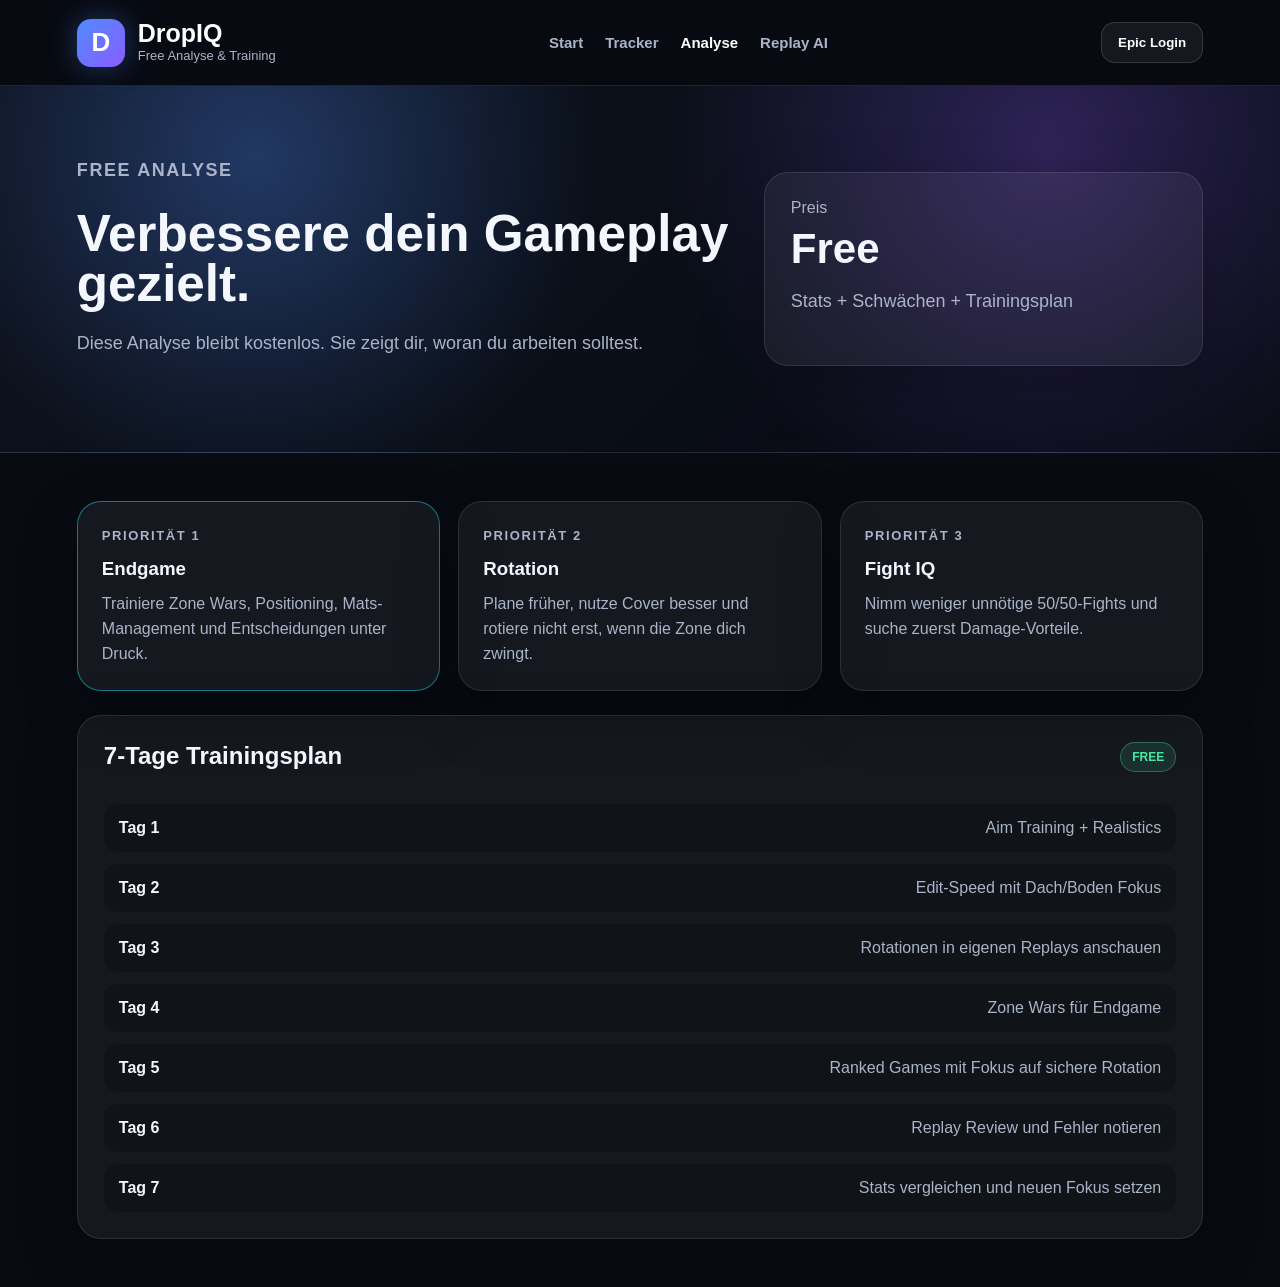
==== commit 963a7951: "ll" ====
--- a/analysis.html
+++ b/analysis.html
@@ -3,64 +3,86 @@
 <head>
   <meta charset="UTF-8" />
   <meta name="viewport" content="width=device-width, initial-scale=1.0" />
-  <title>DropIQ | Analysis</title>
+  <title>DropIQ | Analyse</title>
   <link rel="stylesheet" href="style.css" />
 </head>
 <body>
-  <div class="app">
-    <div class="gamebar">
-      <div class="game-logo">DropIQ</div>
-      <div class="game-tabs"><span class="active">Analysis</span><span>Training</span><span>Coaching</span></div>
-      <button class="premium-btn">Get Pro</button>
+
+<header class="site-header">
+  <a class="logo" href="index.html">
+    <div class="logo-icon">D</div>
+    <div>
+      <h1>DropIQ</h1>
+      <span>Free Analyse & Training</span>
     </div>
-    <header class="navbar">
-      <div class="left-nav"><div class="fn-box">D</div><div class="mini-search">Search</div></div>
-      <nav>
-        <a href="index.html">Home</a>
-        <a href="dashboard.html">Tracker</a>
-        <a class="active" href="analysis.html">Analysis</a>
-        <a href="replay.html">Replay AI</a>
-      </nav>
-      <button class="login-btn">Sign In</button>
-    </header>
+  </a>
 
-    <main class="page-wrap">
-      <section class="title-block">
-        <h1>Improvement Plan</h1>
-        <p>DropIQ zeigt dir nicht nur, dass etwas schlecht ist, sondern was du konkret trainieren sollst.</p>
-      </section>
+  <nav>
+    <a href="index.html">Start</a>
+    <a href="dashboard.html">Tracker</a>
+    <a href="analysis.html" class="active">Analyse</a>
+    <a href="replay.html">Replay AI</a>
+  </nav>
 
-      <section class="training-grid">
-        <div class="train-card priority">
-          <small>PRIORITY 1</small>
-          <h2>Endgame</h2>
-          <p>Trainiere Zone Wars, Mats-Management und Positioning. Du kommst oft weit, gewinnst aber zu wenig Spiele.</p>
-        </div>
-        <div class="train-card">
-          <small>PRIORITY 2</small>
-          <h2>Rotation</h2>
-          <p>Früher in die Zone planen. Weniger offene Wege laufen. Mehr Cover und bessere Timing-Entscheidungen.</p>
-        </div>
-        <div class="train-card">
-          <small>PRIORITY 3</small>
-          <h2>Fight IQ</h2>
-          <p>Nicht jeden Fight nehmen. Erst Damage-Vorteil suchen, dann pushen.</p>
-        </div>
-      </section>
+  <button class="login-button" onclick="demoLogin()">Epic Login</button>
+</header>
 
-      <section class="panel">
-        <h2>7-Day Training Plan</h2>
-        <div class="plan">
-          <div><b>Day 1</b><span>Aim Training + Realistics</span></div>
-          <div><b>Day 2</b><span>Edit Speed with floor/cone focus</span></div>
-          <div><b>Day 3</b><span>Rotation Review</span></div>
-          <div><b>Day 4</b><span>Endgame Zone Wars</span></div>
-          <div><b>Day 5</b><span>Ranked with early rotation focus</span></div>
-          <div><b>Day 6</b><span>Replay Review</span></div>
-          <div><b>Day 7</b><span>Compare old stats with new stats</span></div>
-        </div>
-      </section>
-    </main>
-  </div>
+<main>
+  <section class="sub-hero">
+    <div>
+      <p class="eyebrow">FREE ANALYSE</p>
+      <h2>Verbessere dein Gameplay gezielt.</h2>
+      <p>Diese Analyse bleibt kostenlos. Sie zeigt dir, woran du arbeiten solltest.</p>
+    </div>
+    <div class="sub-hero-box">
+      <span>Preis</span>
+      <strong>Free</strong>
+      <p>Stats + Schwächen + Trainingsplan</p>
+    </div>
+  </section>
+
+  <section class="page">
+
+    <section class="cards">
+      <article class="card priority">
+        <p class="eyebrow">PRIORITÄT 1</p>
+        <h3>Endgame</h3>
+        <p>Trainiere Zone Wars, Positioning, Mats-Management und Entscheidungen unter Druck.</p>
+      </article>
+
+      <article class="card">
+        <p class="eyebrow">PRIORITÄT 2</p>
+        <h3>Rotation</h3>
+        <p>Plane früher, nutze Cover besser und rotiere nicht erst, wenn die Zone dich zwingt.</p>
+      </article>
+
+      <article class="card">
+        <p class="eyebrow">PRIORITÄT 3</p>
+        <h3>Fight IQ</h3>
+        <p>Nimm weniger unnötige 50/50-Fights und suche zuerst Damage-Vorteile.</p>
+      </article>
+    </section>
+
+    <section class="panel training-panel">
+      <div class="panel-head">
+        <h3>7-Tage Trainingsplan</h3>
+        <span class="status-pill free">FREE</span>
+      </div>
+
+      <div class="training-list">
+        <div><b>Tag 1</b><span>Aim Training + Realistics</span></div>
+        <div><b>Tag 2</b><span>Edit-Speed mit Dach/Boden Fokus</span></div>
+        <div><b>Tag 3</b><span>Rotationen in eigenen Replays anschauen</span></div>
+        <div><b>Tag 4</b><span>Zone Wars für Endgame</span></div>
+        <div><b>Tag 5</b><span>Ranked Games mit Fokus auf sichere Rotation</span></div>
+        <div><b>Tag 6</b><span>Replay Review und Fehler notieren</span></div>
+        <div><b>Tag 7</b><span>Stats vergleichen und neuen Fokus setzen</span></div>
+      </div>
+    </section>
+
+  </section>
+</main>
+
+<script src="script.js"></script>
 </body>
 </html>
--- a/style.css
+++ b/style.css
@@ -1,21 +1,650 @@
-*{margin:0;padding:0;box-sizing:border-box}
-body{font-family:Arial,Helvetica,sans-serif;background:#111418;color:#f5f7ff}
-.app{min-height:100vh;background:#111418}
-.gamebar{height:42px;background:#12151b;border-bottom:1px solid #2a2f38;display:flex;align-items:center;gap:28px;padding:0 22px;color:#aeb6c7}
-.game-logo{font-size:24px;font-weight:900;color:white}
-.game-tabs{display:flex;gap:26px;flex:1;font-size:14px;font-weight:700}
-.game-tabs span{opacity:.7}.game-tabs .active{opacity:1;color:white}
-.premium-btn{background:#e9e737;border:0;padding:8px 14px;font-weight:900;border-radius:2px;color:#111}
-.navbar{height:64px;background:#20242c;display:flex;align-items:center;justify-content:space-between;padding:0 18px;border-bottom:1px solid #303642}
-.left-nav{display:flex;align-items:center;gap:12px}.fn-box{width:39px;height:39px;background:#f1ef38;color:#111;display:grid;place-items:center;font-weight:900;font-size:22px;border-radius:2px}.mini-search{background:#303642;color:#b8c0d0;padding:12px 40px 12px 14px;border-radius:3px}
-nav{display:flex;gap:26px}nav a{color:#e2e8f8;text-decoration:none;font-size:15px;font-weight:800;padding:22px 0}nav a.active{color:white;border-bottom:4px solid #f1ef38}.login-btn{background:#f1ef38;color:#111;border:0;padding:14px 18px;font-weight:900;border-radius:2px}
-.hero{height:370px;position:relative;display:flex;align-items:center;justify-content:center;text-align:center;overflow:hidden;background:linear-gradient(rgba(54,21,114,.35),rgba(28,30,38,.4)),radial-gradient(circle at 18% 45%,rgba(95,114,255,.75),transparent 28%),radial-gradient(circle at 82% 35%,rgba(145,47,255,.7),transparent 31%),#191d27}
-.hero::before{content:"";position:absolute;inset:0;background:linear-gradient(120deg,transparent 0 14%,rgba(255,255,255,.05) 14% 15%,transparent 15% 100%),repeating-linear-gradient(90deg,rgba(255,255,255,.025) 0 1px,transparent 1px 90px)}
-.hero-inner{position:relative;width:min(800px,92%)}.hero h1{font-size:34px;text-shadow:0 3px 22px #000;margin-bottom:18px}.main-search{background:white;border-radius:4px;display:flex;padding:8px;margin-bottom:18px}.main-search input{flex:1;border:0;padding:17px;font-size:16px;outline:0}.main-search button{border:0;background:white;color:#777;font-size:24px;width:60px;cursor:pointer}.hero p{color:#dbe2ff;margin-bottom:14px}.epic-btn{background:#242733;color:white;border:0;padding:13px 26px;border-radius:5px;font-weight:900}.tracking-line{margin-top:22px;font-size:18px;font-weight:700;color:white}
-.ranking-cards{max-width:1180px;margin:-45px auto 50px;display:grid;grid-template-columns:repeat(3,1fr);gap:22px;position:relative;z-index:2;padding:0 20px}.rank-card{background:white;color:#111;border-radius:4px;overflow:hidden;box-shadow:0 16px 28px rgba(0,0,0,.4)}.rank-head{height:42px;display:flex;justify-content:space-between;align-items:center;padding:0 16px;font-size:13px;color:white}.yellow .rank-head{background:#ece936;color:#111}.blue .rank-head{background:#20c8ff}.purple .rank-head{background:#7d36c7}.rank-body{position:relative;display:flex;align-items:center;gap:14px;padding:18px}.rank-body p{color:#6c7280;font-weight:800}.rank-body em{position:absolute;right:18px;font-size:50px;color:#eee;font-style:normal;font-weight:900}.avatar{width:44px;height:44px;border-radius:50%;background:#f1ef38;display:grid;place-items:center;font-weight:900}.bluea{background:#20c8ff}.purplea{background:#7d36c7;color:white}
-.content-grid{max-width:1180px;margin:0 auto 60px;padding:0 20px;display:grid;grid-template-columns:1.2fr .8fr;gap:28px}.content-grid h2{font-size:22px;margin-bottom:18px}.news-card{background:#20242c;border:1px solid #313744;border-radius:5px;display:grid;grid-template-columns:260px 1fr;margin-bottom:20px;overflow:hidden}.news-img{min-height:140px}.gradient-one{background:linear-gradient(135deg,#20c8ff,#7d36c7)}.gradient-two{background:linear-gradient(135deg,#f1ef38,#7d36c7)}.news-card div:nth-child(2){padding:24px}.news-card h3{font-size:24px;margin-bottom:8px}.news-card p{color:#b6bfd0;margin-bottom:16px}.news-card a{background:#313744;color:white;padding:10px 16px;border-radius:4px;text-decoration:none;font-weight:900}
-.snapshot{background:#20242c;border:1px solid #313744;border-radius:5px;padding:22px}.snapshot-top{display:flex;gap:16px;align-items:center;margin-bottom:18px}.big-avatar{width:70px;height:70px;background:#f1ef38;color:#111;display:grid;place-items:center;font-size:38px;font-weight:900;border-radius:5px}.snapshot p{color:#b6bfd0}.mini-stats{display:grid;grid-template-columns:repeat(2,1fr);gap:12px;margin:18px 0}.mini-stats div{background:#151922;padding:14px;border-radius:4px}.mini-stats span{display:block;color:#98a4b8;font-size:13px}.mini-stats b{font-size:24px}.full-btn{display:block;text-align:center;background:#f1ef38;color:#111;text-decoration:none;font-weight:900;padding:13px;border-radius:3px}
-.page-wrap{max-width:1180px;margin:0 auto;padding:32px 20px}.profile-banner{background:linear-gradient(135deg,#20242c,#181b22);border:1px solid #313744;border-radius:6px;padding:26px;display:flex;justify-content:space-between;align-items:center;margin-bottom:22px}.profile-left{display:flex;gap:18px;align-items:center}.profile-avatar{width:86px;height:86px;background:#f1ef38;color:#111;display:grid;place-items:center;font-size:46px;font-weight:900;border-radius:5px}.profile-left small{color:#f1ef38;font-weight:900}.profile-left h1{font-size:44px}.profile-left p{color:#b6bfd0}.profile-score{background:#151922;padding:18px 34px;text-align:center;border-radius:5px}.profile-score span{display:block;color:#98a4b8}.profile-score strong{font-size:50px}
-.stat-row{display:grid;grid-template-columns:repeat(6,1fr);gap:14px;margin-bottom:22px}.stat-box{background:#20242c;border:1px solid #313744;border-radius:5px;padding:18px}.stat-box span{display:block;color:#98a4b8}.stat-box b{font-size:31px;display:block;margin:8px 0}.stat-box small{color:#5ff2a3;font-weight:800}.dash-grid{display:grid;grid-template-columns:1.2fr .8fr;gap:22px}.panel{background:#20242c;border:1px solid #313744;border-radius:5px;padding:24px}.panel h2{margin-bottom:18px}.skill{margin-bottom:18px}.skill span{color:#dce4f8}.skill b{float:right}.skill div{height:12px;background:#151922;border-radius:99px;margin-top:8px;overflow:hidden}.skill i{display:block;height:100%;background:linear-gradient(90deg,#20c8ff,#7d36c7)}.alert{padding:14px;border-radius:4px;margin-bottom:12px;font-weight:900}.bad{background:rgba(255,76,76,.13);border:1px solid rgba(255,76,76,.35)}.warn{background:rgba(241,239,56,.13);border:1px solid rgba(241,239,56,.35)}.good{background:rgba(75,255,166,.12);border:1px solid rgba(75,255,166,.35)}
-.title-block{margin-bottom:24px}.title-block h1{font-size:46px}.title-block p{color:#b6bfd0}.training-grid{display:grid;grid-template-columns:repeat(3,1fr);gap:20px;margin-bottom:24px}.train-card{background:#20242c;border:1px solid #313744;border-radius:5px;padding:24px}.train-card small{color:#f1ef38;font-weight:900}.train-card h2{margin:8px 0 10px}.train-card p{color:#b6bfd0;line-height:1.5}.priority{border-color:#f1ef38}.plan{display:grid;gap:12px}.plan div{background:#151922;padding:14px;border-radius:4px;display:flex;justify-content:space-between}.plan span{color:#b6bfd0}.replay-section{text-align:center;background:radial-gradient(circle at 50% 0,rgba(125,54,199,.35),transparent 42%),#20242c;border:1px solid #313744;border-radius:5px;padding:60px 24px;margin-bottom:24px}.replay-section h1{font-size:48px;margin-bottom:12px}.replay-section p{color:#b6bfd0;max-width:720px;margin:0 auto 24px}.upload-area{border:2px dashed #4a5364;border-radius:6px;max-width:520px;margin:0 auto;padding:34px}.upload-area b{display:block;font-size:24px}.upload-area span{color:#98a4b8}
-@media(max-width:950px){.gamebar,.navbar{height:auto;flex-direction:column;padding:14px;gap:14px}nav,.game-tabs{flex-wrap:wrap;justify-content:center}.ranking-cards,.content-grid,.stat-row,.dash-grid,.training-grid{grid-template-columns:1fr}.news-card{grid-template-columns:1fr}.profile-banner{flex-direction:column;align-items:flex-start;gap:18px}.main-search{flex-direction:column}.main-search button{width:100%;padding:12px}.mini-search{display:none}}
+* {
+  margin: 0;
+  padding: 0;
+  box-sizing: border-box;
+}
+
+:root {
+  --bg: #080b12;
+  --panel: #111827;
+  --panel2: #151d2e;
+  --line: rgba(255,255,255,.1);
+  --text: #f5f7ff;
+  --muted: #aab4c8;
+  --blue: #4f8cff;
+  --purple: #8b5cff;
+  --cyan: #22d3ee;
+  --green: #47e6a1;
+  --yellow: #f4d84a;
+  --red: #ff5d6c;
+}
+
+body {
+  font-family: Arial, Helvetica, sans-serif;
+  background: var(--bg);
+  color: var(--text);
+}
+
+.site-header {
+  min-height: 86px;
+  padding: 18px 6%;
+  background: rgba(8, 11, 18, .92);
+  border-bottom: 1px solid var(--line);
+  display: flex;
+  align-items: center;
+  justify-content: space-between;
+  gap: 28px;
+  position: sticky;
+  top: 0;
+  z-index: 10;
+  backdrop-filter: blur(10px);
+}
+
+.logo {
+  display: flex;
+  align-items: center;
+  gap: 13px;
+  text-decoration: none;
+  color: white;
+}
+
+.logo-icon {
+  width: 48px;
+  height: 48px;
+  background: linear-gradient(135deg, var(--blue), var(--purple));
+  border-radius: 14px;
+  display: grid;
+  place-items: center;
+  font-size: 26px;
+  font-weight: 900;
+  box-shadow: 0 0 28px rgba(79,140,255,.35);
+}
+
+.logo h1 {
+  font-size: 25px;
+  line-height: 1;
+}
+
+.logo span {
+  color: var(--muted);
+  font-size: 13px;
+}
+
+nav {
+  display: flex;
+  gap: 22px;
+  flex-wrap: wrap;
+}
+
+nav a {
+  color: var(--muted);
+  text-decoration: none;
+  font-weight: 700;
+  font-size: 15px;
+}
+
+nav a.active,
+nav a:hover {
+  color: white;
+}
+
+.login-button {
+  border: 1px solid rgba(255,255,255,.14);
+  background: rgba(255,255,255,.06);
+  color: white;
+  padding: 12px 16px;
+  border-radius: 14px;
+  font-weight: 900;
+  cursor: pointer;
+}
+
+.hero,
+.sub-hero {
+  background:
+    radial-gradient(circle at 20% 20%, rgba(79,140,255,.32), transparent 32%),
+    radial-gradient(circle at 82% 18%, rgba(139,92,255,.28), transparent 35%),
+    linear-gradient(135deg, rgba(13,18,30,.92), rgba(8,11,18,.98));
+}
+
+.hero {
+  padding: 80px 6%;
+  min-height: 560px;
+  display: grid;
+  grid-template-columns: 1.15fr .85fr;
+  align-items: center;
+  gap: 40px;
+}
+
+.sub-hero {
+  padding: 70px 6%;
+  min-height: 320px;
+  display: grid;
+  grid-template-columns: 1.2fr .8fr;
+  align-items: center;
+  gap: 28px;
+  border-bottom: 1px solid var(--line);
+}
+
+.premium-hero {
+  background:
+    radial-gradient(circle at 20% 20%, rgba(244,216,74,.20), transparent 32%),
+    radial-gradient(circle at 82% 18%, rgba(139,92,255,.35), transparent 35%),
+    linear-gradient(135deg, rgba(13,18,30,.94), rgba(8,11,18,.98));
+}
+
+.eyebrow {
+  color: var(--cyan);
+  font-size: 13px;
+  font-weight: 900;
+  letter-spacing: 1.6px;
+  margin-bottom: 12px;
+  text-transform: uppercase;
+}
+
+.hero h2,
+.sub-hero h2 {
+  font-size: clamp(38px, 5vw, 72px);
+  line-height: .98;
+  max-width: 820px;
+  margin-bottom: 20px;
+}
+
+.sub-hero h2 {
+  font-size: clamp(34px, 4vw, 58px);
+}
+
+.hero-text,
+.sub-hero p {
+  color: var(--muted);
+  font-size: 18px;
+  line-height: 1.6;
+  max-width: 720px;
+  margin-bottom: 24px;
+}
+
+.search-panel {
+  background: rgba(255,255,255,.06);
+  border: 1px solid var(--line);
+  padding: 20px;
+  border-radius: 22px;
+  max-width: 680px;
+}
+
+.search-panel label {
+  font-weight: 800;
+  margin-bottom: 10px;
+  display: block;
+}
+
+.search-row {
+  display: flex;
+  gap: 10px;
+  margin-bottom: 10px;
+}
+
+.search-row input {
+  flex: 1;
+  padding: 16px;
+  border-radius: 14px;
+  border: 1px solid rgba(255,255,255,.16);
+  background: #090d16;
+  color: white;
+  outline: none;
+  font-size: 16px;
+}
+
+.search-row button,
+.cta-panel a,
+.sub-hero-box button {
+  border: 0;
+  background: linear-gradient(135deg, var(--blue), var(--purple));
+  color: white;
+  padding: 16px 20px;
+  border-radius: 14px;
+  font-weight: 900;
+  cursor: pointer;
+  text-decoration: none;
+  display: inline-block;
+}
+
+.search-panel small {
+  color: var(--muted);
+}
+
+.hero-card,
+.card,
+.panel,
+.stat-card,
+.profile-header,
+.replay-gate,
+.cta-panel,
+.sub-hero-box {
+  background: rgba(255,255,255,.055);
+  border: 1px solid var(--line);
+  border-radius: 24px;
+  box-shadow: 0 20px 60px rgba(0,0,0,.25);
+}
+
+.hero-card,
+.sub-hero-box {
+  padding: 26px;
+}
+
+.sub-hero-box span {
+  color: var(--muted);
+  display: block;
+  margin-bottom: 8px;
+}
+
+.sub-hero-box strong {
+  display: block;
+  font-size: 42px;
+  margin-bottom: 14px;
+}
+
+.premium-box {
+  border-color: rgba(244,216,74,.45);
+}
+
+.hero-card h3 {
+  margin-bottom: 22px;
+  font-size: 24px;
+}
+
+.demo-player,
+.profile-left {
+  display: flex;
+  align-items: center;
+  gap: 16px;
+}
+
+.player-avatar {
+  width: 58px;
+  height: 58px;
+  border-radius: 18px;
+  background: linear-gradient(135deg, var(--yellow), var(--blue));
+  color: #080b12;
+  display: grid;
+  place-items: center;
+  font-weight: 900;
+  font-size: 28px;
+}
+
+.player-avatar.large {
+  width: 82px;
+  height: 82px;
+  font-size: 42px;
+}
+
+.demo-player span,
+.profile-left p,
+.section-title p,
+.card p,
+.replay-gate p,
+.cta-panel p {
+  display: block;
+  color: var(--muted);
+  line-height: 1.55;
+}
+
+.demo-stats {
+  display: grid;
+  grid-template-columns: repeat(2, 1fr);
+  gap: 14px;
+  margin-top: 24px;
+}
+
+.demo-stats div,
+.stat-card {
+  background: rgba(0,0,0,.22);
+  border: 1px solid rgba(255,255,255,.08);
+  padding: 18px;
+  border-radius: 18px;
+}
+
+.demo-stats span,
+.stat-card span,
+.iq-score span {
+  display: block;
+  color: var(--muted);
+  font-size: 13px;
+  margin-bottom: 8px;
+}
+
+.demo-stats b,
+.stat-card b {
+  font-size: 29px;
+}
+
+.status-pill {
+  display: inline-block;
+  padding: 7px 11px;
+  border-radius: 999px;
+  font-size: 12px;
+  font-weight: 900;
+  margin-bottom: 12px;
+}
+
+.status-pill.free {
+  background: rgba(71,230,161,.12);
+  color: var(--green);
+  border: 1px solid rgba(71,230,161,.35);
+}
+
+.status-pill.pro {
+  background: rgba(244,216,74,.12);
+  color: var(--yellow);
+  border: 1px solid rgba(244,216,74,.35);
+}
+
+.info-strip {
+  width: min(1180px, 88%);
+  margin: -45px auto 60px;
+  display: grid;
+  grid-template-columns: repeat(3, 1fr);
+  gap: 18px;
+  position: relative;
+  z-index: 2;
+}
+
+.info-strip div {
+  background: #101827;
+  border: 1px solid var(--line);
+  border-radius: 20px;
+  padding: 24px;
+}
+
+.info-strip b {
+  color: var(--cyan);
+}
+
+.info-strip h3 {
+  margin: 8px 0;
+}
+
+.info-strip p {
+  color: var(--muted);
+  line-height: 1.5;
+}
+
+.section,
+.page {
+  width: min(1180px, 88%);
+  margin: 0 auto;
+  padding: 48px 0;
+}
+
+.section-title {
+  max-width: 760px;
+  margin-bottom: 30px;
+  text-align: center;
+  margin-left: auto;
+  margin-right: auto;
+}
+
+.section-title h2 {
+  font-size: 40px;
+  margin-bottom: 12px;
+}
+
+.cards {
+  display: grid;
+  grid-template-columns: repeat(3, 1fr);
+  gap: 18px;
+}
+
+.card {
+  padding: 24px;
+}
+
+.card h3 {
+  margin-bottom: 12px;
+}
+
+.card.priority,
+.premium-border {
+  border-color: rgba(34,211,238,.5);
+}
+
+.profile-header {
+  padding: 28px;
+  display: flex;
+  justify-content: space-between;
+  gap: 18px;
+  align-items: center;
+  margin-bottom: 22px;
+}
+
+.profile-left h2 {
+  font-size: 44px;
+}
+
+.iq-score {
+  text-align: center;
+  background: rgba(0,0,0,.24);
+  padding: 18px 36px;
+  border-radius: 18px;
+}
+
+.iq-score strong {
+  font-size: 52px;
+}
+
+.stats-grid {
+  display: grid;
+  grid-template-columns: repeat(6, 1fr);
+  gap: 14px;
+  margin-bottom: 22px;
+}
+
+.stat-card small {
+  color: var(--green);
+  font-weight: 800;
+}
+
+.dashboard-grid {
+  display: grid;
+  grid-template-columns: 1.1fr .9fr;
+  gap: 22px;
+}
+
+.panel {
+  padding: 26px;
+}
+
+.panel-head {
+  display: flex;
+  justify-content: space-between;
+  gap: 12px;
+  align-items: start;
+  margin-bottom: 20px;
+}
+
+.panel h3 {
+  font-size: 24px;
+}
+
+.skill {
+  margin-bottom: 18px;
+}
+
+.skill > div:first-child {
+  display: flex;
+  justify-content: space-between;
+  margin-bottom: 8px;
+}
+
+.bar {
+  height: 12px;
+  border-radius: 999px;
+  background: rgba(255,255,255,.09);
+  overflow: hidden;
+}
+
+.bar i {
+  display: block;
+  height: 100%;
+  border-radius: 999px;
+  background: linear-gradient(90deg, var(--blue), var(--purple));
+}
+
+.notice {
+  padding: 16px;
+  border-radius: 16px;
+  margin-bottom: 14px;
+  background: rgba(0,0,0,.22);
+  border: 1px solid var(--line);
+}
+
+.notice p {
+  color: var(--muted);
+  margin-top: 6px;
+  line-height: 1.45;
+}
+
+.notice.bad {
+  border-color: rgba(255,93,108,.45);
+}
+
+.notice.warning {
+  border-color: rgba(244,216,74,.45);
+}
+
+.notice.good {
+  border-color: rgba(71,230,161,.45);
+}
+
+.training-panel {
+  margin-top: 24px;
+}
+
+.training-list {
+  display: grid;
+  gap: 12px;
+}
+
+.training-list div {
+  display: flex;
+  justify-content: space-between;
+  gap: 14px;
+  background: rgba(0,0,0,.22);
+  border-radius: 14px;
+  padding: 15px;
+}
+
+.training-list span {
+  color: var(--muted);
+}
+
+.cta-panel {
+  margin-top: 24px;
+  padding: 28px;
+  display: flex;
+  justify-content: space-between;
+  gap: 18px;
+  align-items: center;
+}
+
+.cta-panel h3 {
+  font-size: 28px;
+  margin-bottom: 8px;
+}
+
+.replay-gate {
+  padding: 32px;
+  margin-bottom: 24px;
+  min-height: 250px;
+  display: grid;
+  place-items: center;
+  text-align: center;
+}
+
+.replay-gate h3 {
+  font-size: 34px;
+  margin-bottom: 12px;
+}
+
+.gate-actions {
+  margin-top: 18px;
+  display: flex;
+  gap: 12px;
+  justify-content: center;
+  flex-wrap: wrap;
+}
+
+.gate-actions button {
+  border: 0;
+  padding: 14px 18px;
+  border-radius: 14px;
+  font-weight: 900;
+  cursor: pointer;
+}
+
+.gate-actions .primary {
+  background: linear-gradient(135deg, var(--blue), var(--purple));
+  color: white;
+}
+
+.gate-actions .secondary {
+  background: rgba(255,255,255,.08);
+  color: white;
+  border: 1px solid var(--line);
+}
+
+.upload-box {
+  border: 2px dashed rgba(255,255,255,.22);
+  border-radius: 20px;
+  padding: 34px;
+  text-align: center;
+  max-width: 560px;
+  margin: 0 auto;
+}
+
+.upload-box strong {
+  display: block;
+  font-size: 23px;
+}
+
+.upload-box span {
+  color: var(--muted);
+}
+
+footer {
+  padding: 35px 6%;
+  text-align: center;
+  color: var(--muted);
+  border-top: 1px solid var(--line);
+}
+
+@media (max-width: 980px) {
+  .site-header {
+    flex-direction: column;
+    align-items: flex-start;
+  }
+
+  .hero,
+  .sub-hero,
+  .dashboard-grid {
+    grid-template-columns: 1fr;
+  }
+
+  .info-strip,
+  .cards,
+  .stats-grid {
+    grid-template-columns: 1fr;
+  }
+
+  .search-row {
+    flex-direction: column;
+  }
+
+  .profile-header,
+  .cta-panel {
+    flex-direction: column;
+    align-items: flex-start;
+  }
+
+  .training-list div {
+    flex-direction: column;
+  }
+}
